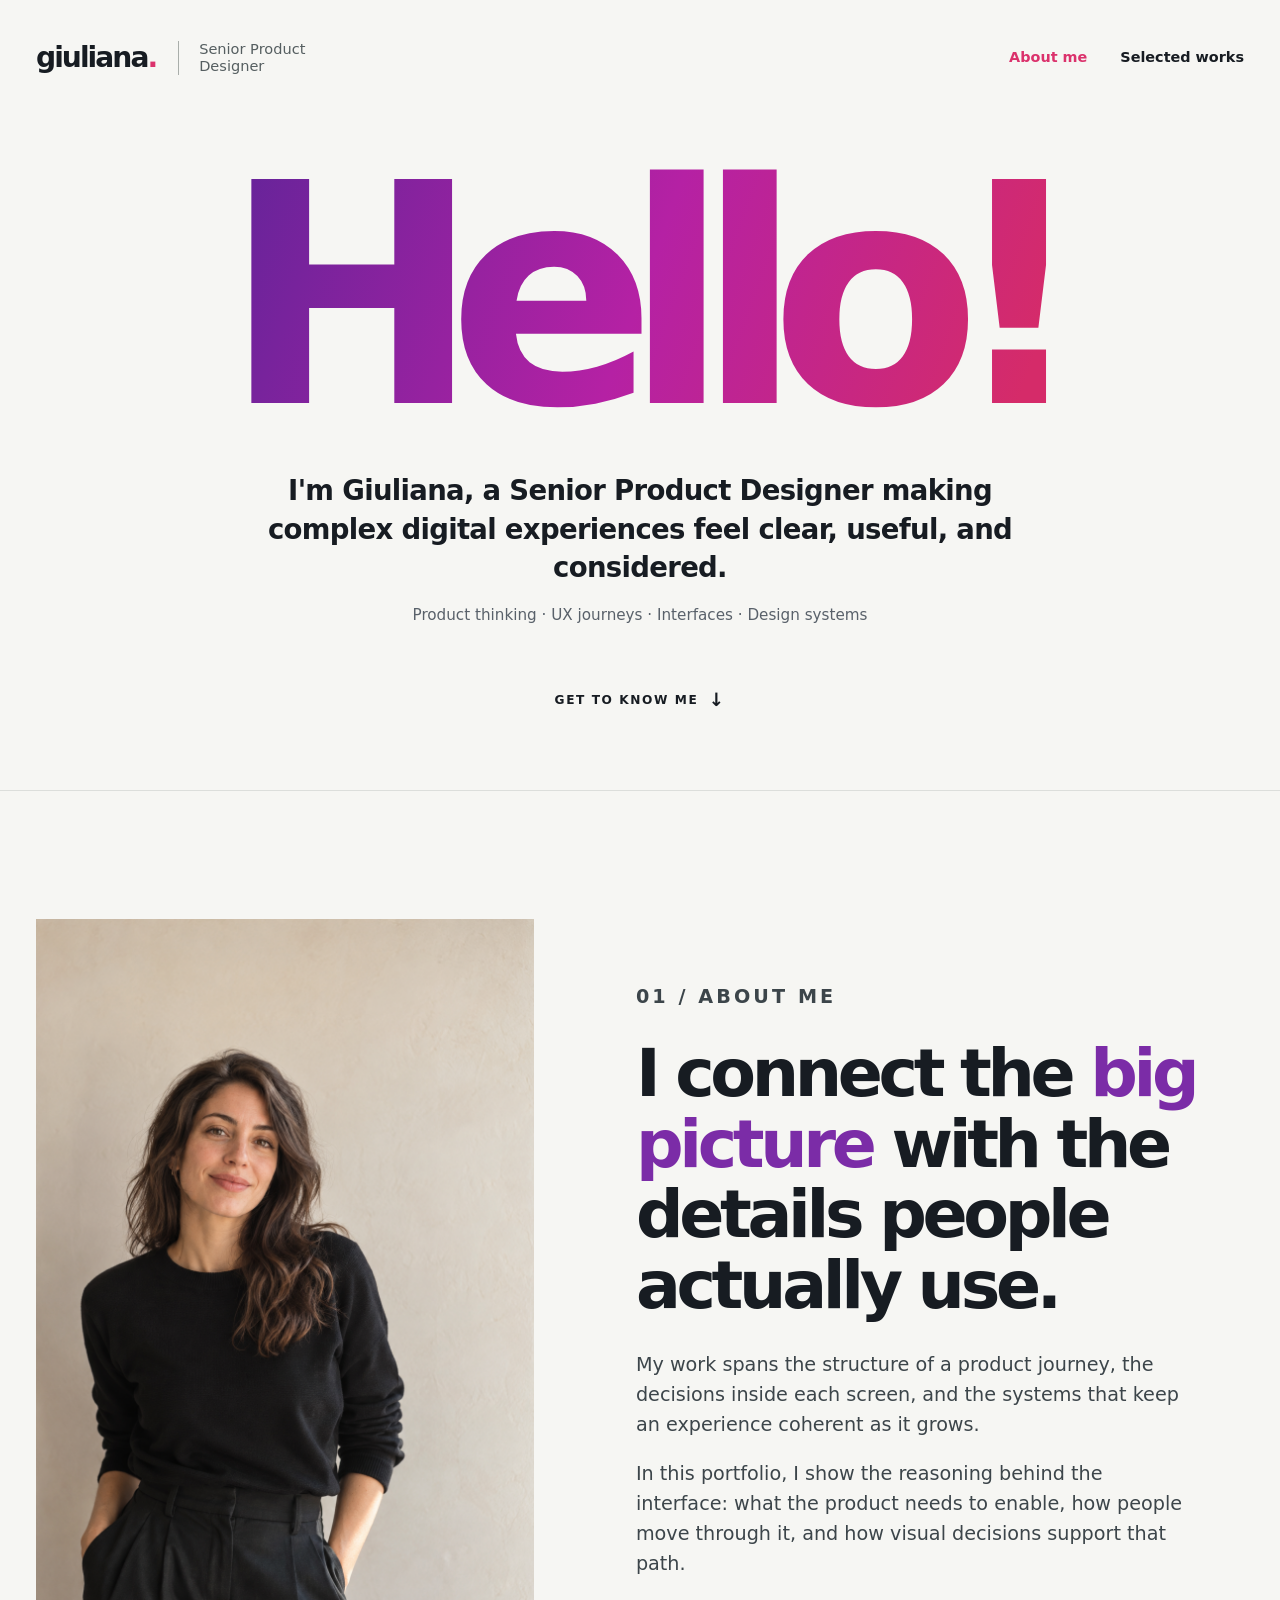
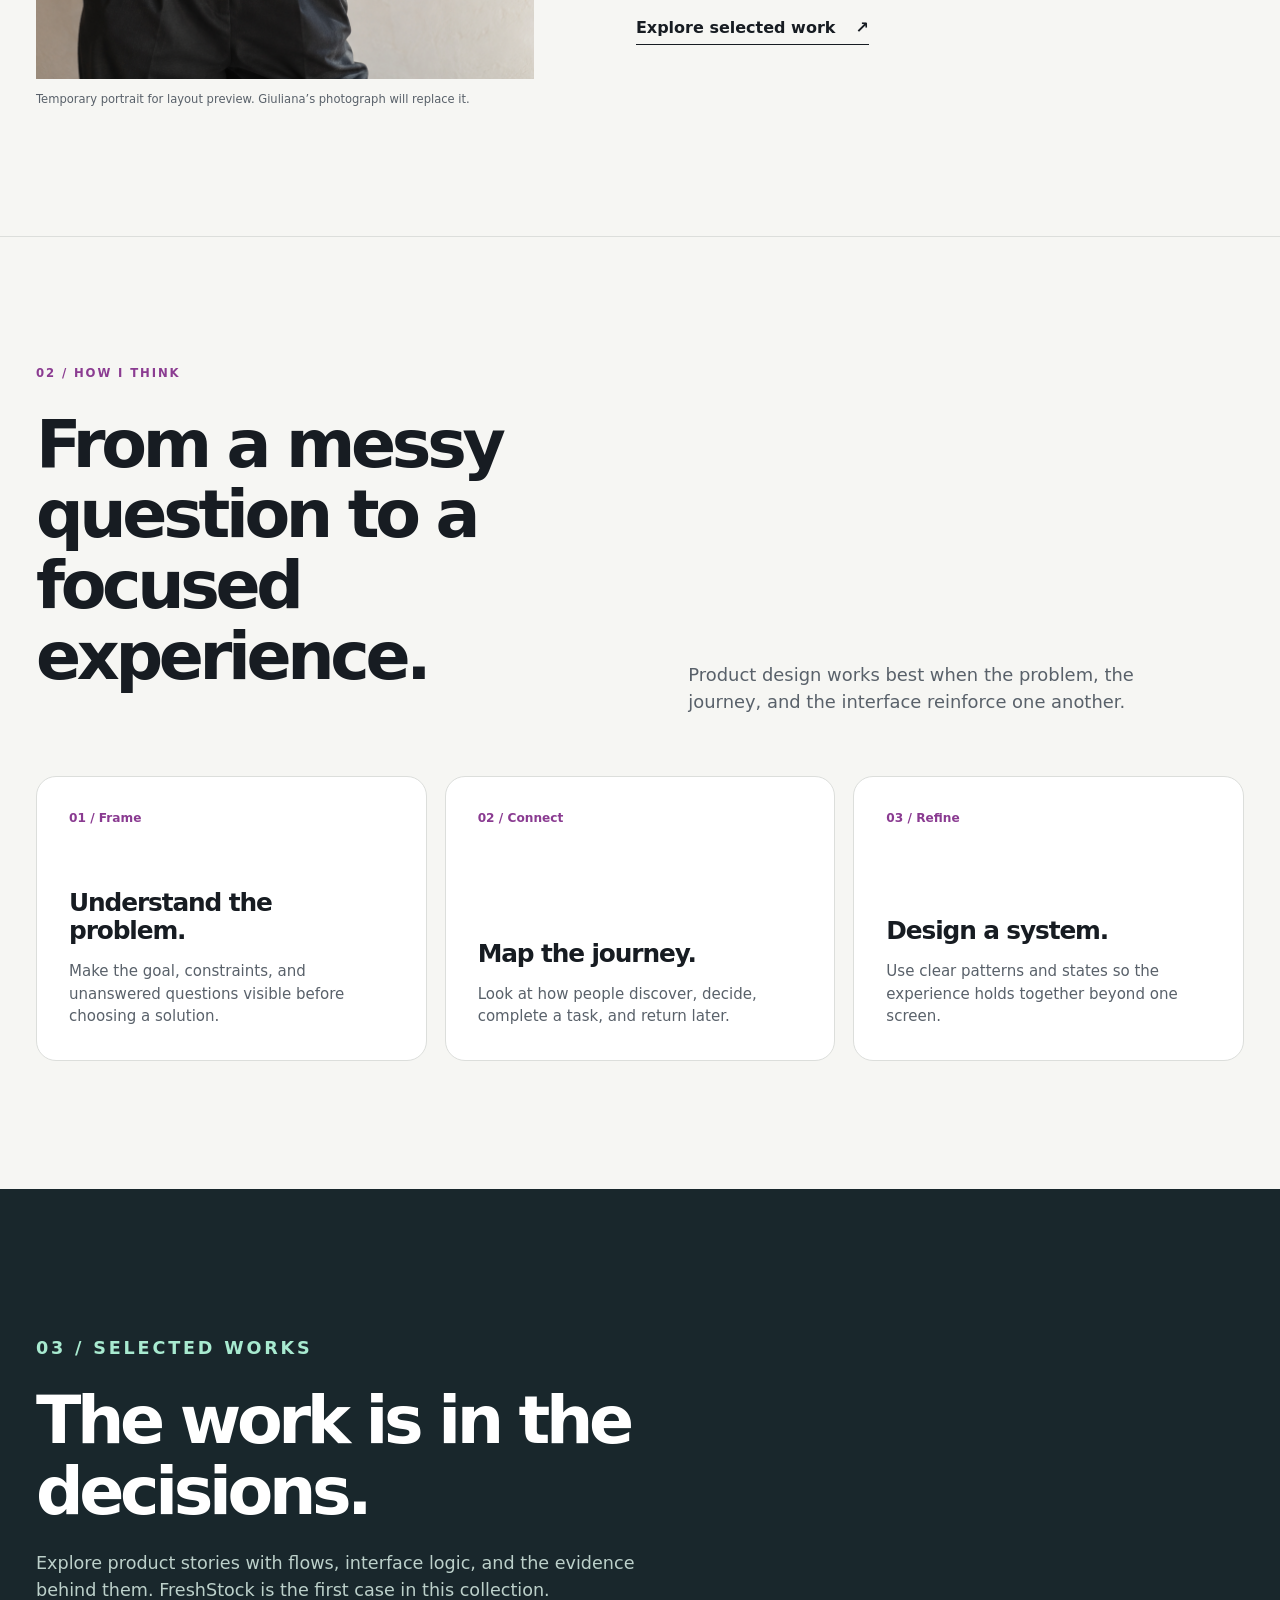
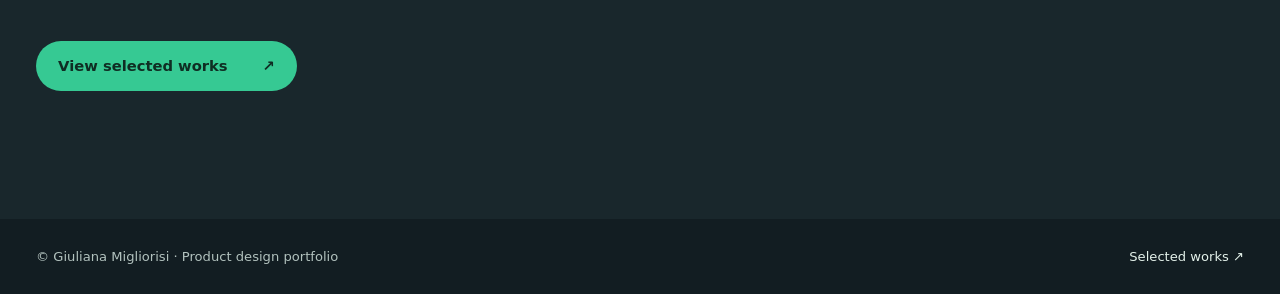
==== index.html @ 98bb4620 "Initial commit" ====
<!doctype html>
<html lang="en">
<head>
  <meta charset="utf-8">
  <meta name="viewport" content="width=device-width, initial-scale=1">
  <meta name="theme-color" content="#f6f6f3">
  <meta name="description" content="Giuliana Migliorisi, Senior Product Designer. Selected product work and case studies.">
  <title>Giuliana Migliorisi — Senior Product Designer</title>
  <link rel="stylesheet" href="assets/site.css">
</head>
<body>
  <a class="skip" href="#main">Skip to content</a>
  <header class="site-header">
    <div class="wrap header-inner">
      <a class="identity" href="./" aria-label="Giuliana Migliorisi, home"><span class="wordmark">giuliana<span>.</span></span><span class="role">Senior Product Designer</span></a>
      <nav class="main-nav" aria-label="Main navigation"><a href="#about" aria-current="page">About me</a><a href="selected-works.html">Selected works</a></nav>
    </div>
  </header>
  <main id="main">
    <section class="hello" aria-labelledby="hello-title"><div class="wrap"><h1 id="hello-title">Hello!</h1><p class="intro">I'm Giuliana, a Senior Product Designer making complex digital experiences feel clear, useful, and considered.</p><p class="sub">Product thinking · UX journeys · Interfaces · Design systems</p><a class="scroll-cue" href="#about">Get to know me <i aria-hidden="true">↓</i></a></div></section>
    <section class="section" id="about"><div class="wrap about-grid"><figure class="portrait"><img src="assets/portrait-placeholder.png" alt="Anonymous editorial portrait used as a temporary placeholder for Giuliana's future photograph" width="1024" height="1536"><figcaption>Temporary portrait for layout preview. Giuliana’s photograph will replace it.</figcaption></figure><div class="about-copy"><p class="eyebrow section-label">01 / About me</p><h2>I connect the <em>big picture</em> with the details people actually use.</h2><p>My work spans the structure of a product journey, the decisions inside each screen, and the systems that keep an experience coherent as it grows.</p><p>In this portfolio, I show the reasoning behind the interface: what the product needs to enable, how people move through it, and how visual decisions support that path.</p><a class="text-link" href="selected-works.html">Explore selected work <span aria-hidden="true">↗</span></a></div></div></section>
    <section class="section approach" id="approach"><div class="wrap"><p class="eyebrow section-label">02 / How I think</p><div class="approach-head"><h2>From a messy question to a focused experience.</h2><p>Product design works best when the problem, the journey, and the interface reinforce one another.</p></div><div class="approach-grid"><article class="principle"><span>01 / Frame</span><h3>Understand the problem.</h3><p>Make the goal, constraints, and unanswered questions visible before choosing a solution.</p></article><article class="principle"><span>02 / Connect</span><h3>Map the journey.</h3><p>Look at how people discover, decide, complete a task, and return later.</p></article><article class="principle"><span>03 / Refine</span><h3>Design a system.</h3><p>Use clear patterns and states so the experience holds together beyond one screen.</p></article></div></div></section>
    <section class="work-callout" aria-labelledby="work-title"><div class="wrap"><p class="eyebrow">03 / Selected works</p><h2 id="work-title">The work is in the decisions.</h2><p>Explore product stories with flows, interface logic, and the evidence behind them. FreshStock is the first case in this collection.</p><a href="selected-works.html">View selected works <span aria-hidden="true">↗</span></a></div></section>
  </main>
  <footer class="footer"><div class="wrap footer-inner"><span>© Giuliana Migliorisi · Product design portfolio</span><a href="selected-works.html">Selected works ↗</a></div></footer>
</body>
</html>
---- assets/site.css ----
:root{--ink:#171c22;--muted:#59616a;--paper:#f6f6f3;--white:#fff;--line:#dcdedb;--mint:#36c993;--violet:#6a2aa6;--coral:#db326c;--max:1310px}
*{box-sizing:border-box}html{scroll-behavior:smooth}body{margin:0;background:var(--paper);color:var(--ink);font:16px/1.5 Inter,ui-sans-serif,system-ui,-apple-system,BlinkMacSystemFont,"Segoe UI",sans-serif;-webkit-font-smoothing:antialiased}img{display:block;max-width:100%}a{color:inherit}a:focus-visible{outline:3px solid #c82275;outline-offset:5px}.skip{position:absolute;top:-70px;left:22px;background:white;padding:10px 14px;z-index:20}.skip:focus{top:15px}.wrap{width:min(var(--max),calc(100% - 72px));margin:auto}.site-header{background:var(--paper)}.header-inner{min-height:116px;display:flex;align-items:center;justify-content:space-between;gap:25px}.identity{display:flex;gap:22px;align-items:center;text-decoration:none}.wordmark{font-size:clamp(1.4rem,2.2vw,2rem);font-weight:740;letter-spacing:-.07em;line-height:1}.wordmark span{color:var(--coral)}.role{display:block;border-left:1px solid #a9aeaa;padding-left:20px;max-width:145px;font-size:.91rem;line-height:1.16;color:#555e60}.main-nav{display:flex;align-items:center;gap:33px}.main-nav a{text-decoration:none;font-weight:640;font-size:.9rem;white-space:nowrap}.main-nav a[aria-current="page"]{color:var(--coral)}.main-nav a:hover{text-decoration:underline}.eyebrow{text-transform:uppercase;letter-spacing:.16em;font-size:.73rem;font-weight:800}.hello{padding:50px 0 76px;text-align:center}.hello h1{font-weight:720;letter-spacing:-.105em;line-height:.85;font-size:clamp(6.2rem,24vw,21rem);margin:0 0 44px;background:linear-gradient(110deg,#592498 10%,#b521a4 50%,#d52b69 82%);color:transparent;background-clip:text;-webkit-background-clip:text}.hello .intro{font-size:clamp(1.2rem,2.15vw,1.83rem);font-weight:560;letter-spacing:-.025em;line-height:1.4;max-width:830px;margin:0 auto 17px}.hello .sub{color:var(--muted);font-size:.95rem;margin:0}.scroll-cue{margin:60px auto 0;display:inline-flex;align-items:center;gap:10px;text-decoration:none;font-size:.76rem;letter-spacing:.13em;text-transform:uppercase;font-weight:800}.scroll-cue i{font-style:normal;font-size:1.15rem}.section{padding:clamp(80px,10vw,150px) 0;border-top:1px solid var(--line)}.section-label{margin:0 0 26px;color:#8b3c91}.about-grid{display:grid;grid-template-columns:.9fr 1.1fr;gap:clamp(45px,8vw,130px);align-items:center}.portrait{margin:0;position:relative}.portrait img{width:100%;height:min(760px,67vw);object-fit:cover;object-position:center 32%;background:#e5ded4}.portrait figcaption{font-size:.72rem;color:var(--muted);margin-top:12px}.about-copy h2,.approach h2,.work-callout h2,.works-intro h1{font-size:clamp(2.6rem,5.2vw,5.35rem);letter-spacing:-.065em;line-height:1.06;margin:0 0 30px;font-weight:690}.about-copy h2 em{font-style:normal;color:#7b2ca7}.about-copy p{font-size:clamp(1.03rem,1.5vw,1.28rem);line-height:1.56;color:#3c454a;max-width:560px}.about-copy p+p{margin-top:19px}.text-link{font-weight:760;text-decoration:none;border-bottom:1px solid currentColor;padding-bottom:4px;display:inline-flex;gap:20px;margin-top:18px}.text-link:hover{color:var(--coral)}.approach-head{display:grid;grid-template-columns:1fr 1fr;gap:8%;align-items:end;margin-bottom:55px}.approach-head p{color:var(--muted);font-size:1.12rem;max-width:500px;margin:0 0 5px}.approach-grid{display:grid;grid-template-columns:repeat(3,1fr);gap:18px}.principle{background:#fff;border:1px solid var(--line);border-radius:20px;padding:32px;min-height:285px;display:flex;flex-direction:column}.principle span{font-size:.76rem;color:#8a3b91;font-weight:800}.principle h3{font-size:1.55rem;line-height:1.13;letter-spacing:-.045em;margin:auto 0 15px}.principle p{color:var(--muted);font-size:.94rem;margin:0}.work-callout{background:#19272c;color:white;padding:clamp(80px,10vw,140px) 0}.work-callout .eyebrow{color:#a8ead0}.work-callout h2{max-width:850px;margin:24px 0}.work-callout p{font-size:1.1rem;color:#bcd0ca;max-width:640px}.work-callout a{margin-top:20px;display:inline-flex;gap:35px;align-items:center;background:var(--mint);color:#0f2d23;border-radius:100px;padding:14px 22px;text-decoration:none;font-size:.92rem;font-weight:780}.work-callout a:hover{background:#74e3b5}.footer{background:#121d22;color:#b2c2be;padding:28px 0}.footer-inner{display:flex;justify-content:space-between;align-items:center;gap:20px;flex-wrap:wrap;font-size:.82rem}.footer a{color:#e3f1ea;text-decoration:none}.footer a:hover{text-decoration:underline}.works-intro{padding:100px 0 75px;text-align:center}.works-intro .eyebrow{color:#8b3c91}.works-intro h1{max-width:1020px;margin:23px auto}.works-intro p{font-size:clamp(1.1rem,1.9vw,1.55rem);max-width:830px;color:#434b50;line-height:1.43;margin:0 auto}.works-area{padding-bottom:130px}.work-count{display:flex;align-items:center;gap:18px;text-transform:uppercase;letter-spacing:.13em;font-weight:750;font-size:.75rem;color:#56605f;margin:0 0 24px}.work-count:after{content:"";height:1px;background:#cdd3ce;flex:1}.works-grid{display:grid;grid-template-columns:repeat(2,minmax(0,1fr));gap:26px}.work-card{display:block;text-decoration:none;min-width:0}.work-card:focus-visible{outline-offset:8px}.work-card .cover{aspect-ratio:1.1;background:#ffc58b;position:relative;overflow:hidden;display:flex;align-items:center;justify-content:center;border-radius:3px}.cover:before{content:"";position:absolute;inset:-15%;background:#1b2931;clip-path:polygon(62% 0,100% 0,100% 100%,16% 100%)}.cover:after{content:"";position:absolute;inset:0;background:linear-gradient(0deg,#0d1a22c5,transparent 40%);pointer-events:none}.cover .orb{position:absolute;width:48%;aspect-ratio:1;background:#fc6955;border-radius:50%;left:-15%;bottom:-32%;filter:blur(1px)}.mock-phone{position:absolute;z-index:1;width:28%;height:76%;background:#fff;border:7px solid #132126;border-radius:22px;padding:5px;box-shadow:0 24px 35px #14212b55;overflow:hidden;top:7%;left:26%;transform:rotate(-11deg);transition:transform .28s}.mock-phone+ .mock-phone{left:52%;top:11%;transform:rotate(9deg)}.mock-phone img{width:100%;height:100%;object-fit:cover;object-position:top;border-radius:10px}.cover-title{position:absolute;z-index:2;bottom:27px;left:30px;right:30px;color:white;font-size:clamp(1.7rem,3vw,3.1rem);font-weight:700;line-height:1.12;letter-spacing:-.05em}.work-card:hover .mock-phone{transform:rotate(-7deg) translateY(-7px)}.work-card:hover .mock-phone+ .mock-phone{transform:rotate(5deg) translateY(-7px)}.work-card h2{font-size:1.45rem;letter-spacing:-.04em;margin:18px 0 5px}.work-card p{color:var(--muted);font-size:.9rem;margin:0}.work-card .open{font-weight:760;display:inline-flex;gap:15px;align-items:center;margin-top:18px;font-size:.9rem}.works-note{color:var(--muted);margin:45px 0 0;font-size:.9rem}.back-home{border-top:1px solid var(--line);padding:55px 0}.back-home a{text-decoration:none;font-weight:750}.back-home a:hover{text-decoration:underline}
@media(max-width:900px){.about-grid{gap:40px}.portrait img{height:600px}.approach-grid{grid-template-columns:1fr}.principle{min-height:190px}.approach-head{grid-template-columns:1fr;gap:0}.works-grid{gap:18px}}
@media(max-width:650px){.wrap{width:min(var(--max),calc(100% - 34px))}.header-inner{min-height:78px}.identity{gap:9px}.wordmark{font-size:1.4rem}.role{display:none}.main-nav{gap:14px}.main-nav a{font-size:.75rem}.hello{padding:67px 0 75px}.hello h1{font-size:clamp(5.9rem,25vw,10rem);margin-bottom:32px}.hello .intro{font-size:1.17rem}.scroll-cue{margin-top:42px}.section{padding:75px 0}.about-grid{grid-template-columns:1fr;gap:35px}.portrait img{height:520px}.about-copy h2,.approach h2,.work-callout h2,.works-intro h1{font-size:clamp(2.55rem,10vw,4.3rem)}.approach-head{margin-bottom:30px}.works-intro{padding:80px 0 55px}.works-grid{grid-template-columns:1fr}.works-area{padding-bottom:80px}.work-card .cover{aspect-ratio:1.02}.cover-title{left:22px;bottom:23px}.footer-inner{display:block}.footer-inner span{display:block;margin-bottom:7px}}
@media(prefers-reduced-motion:reduce){html{scroll-behavior:auto}*,*:before,*:after{transition:none!important}}
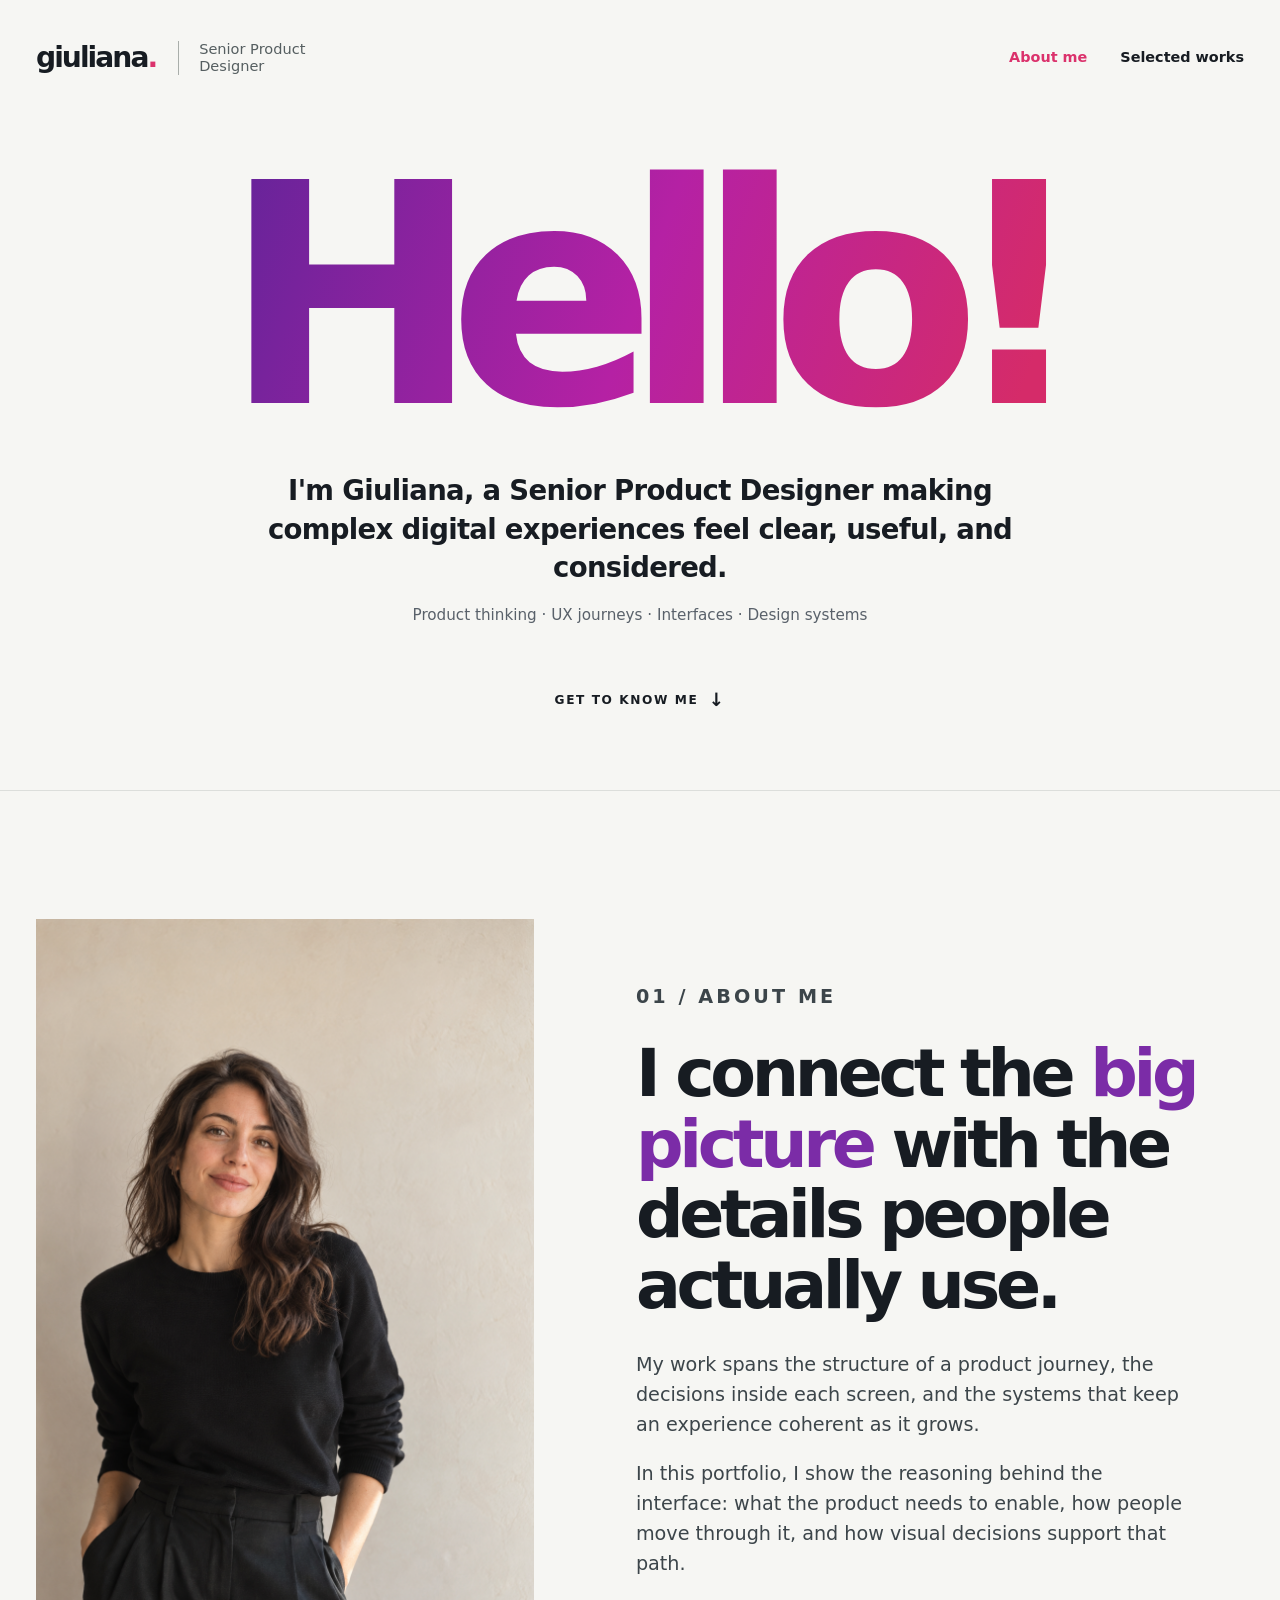
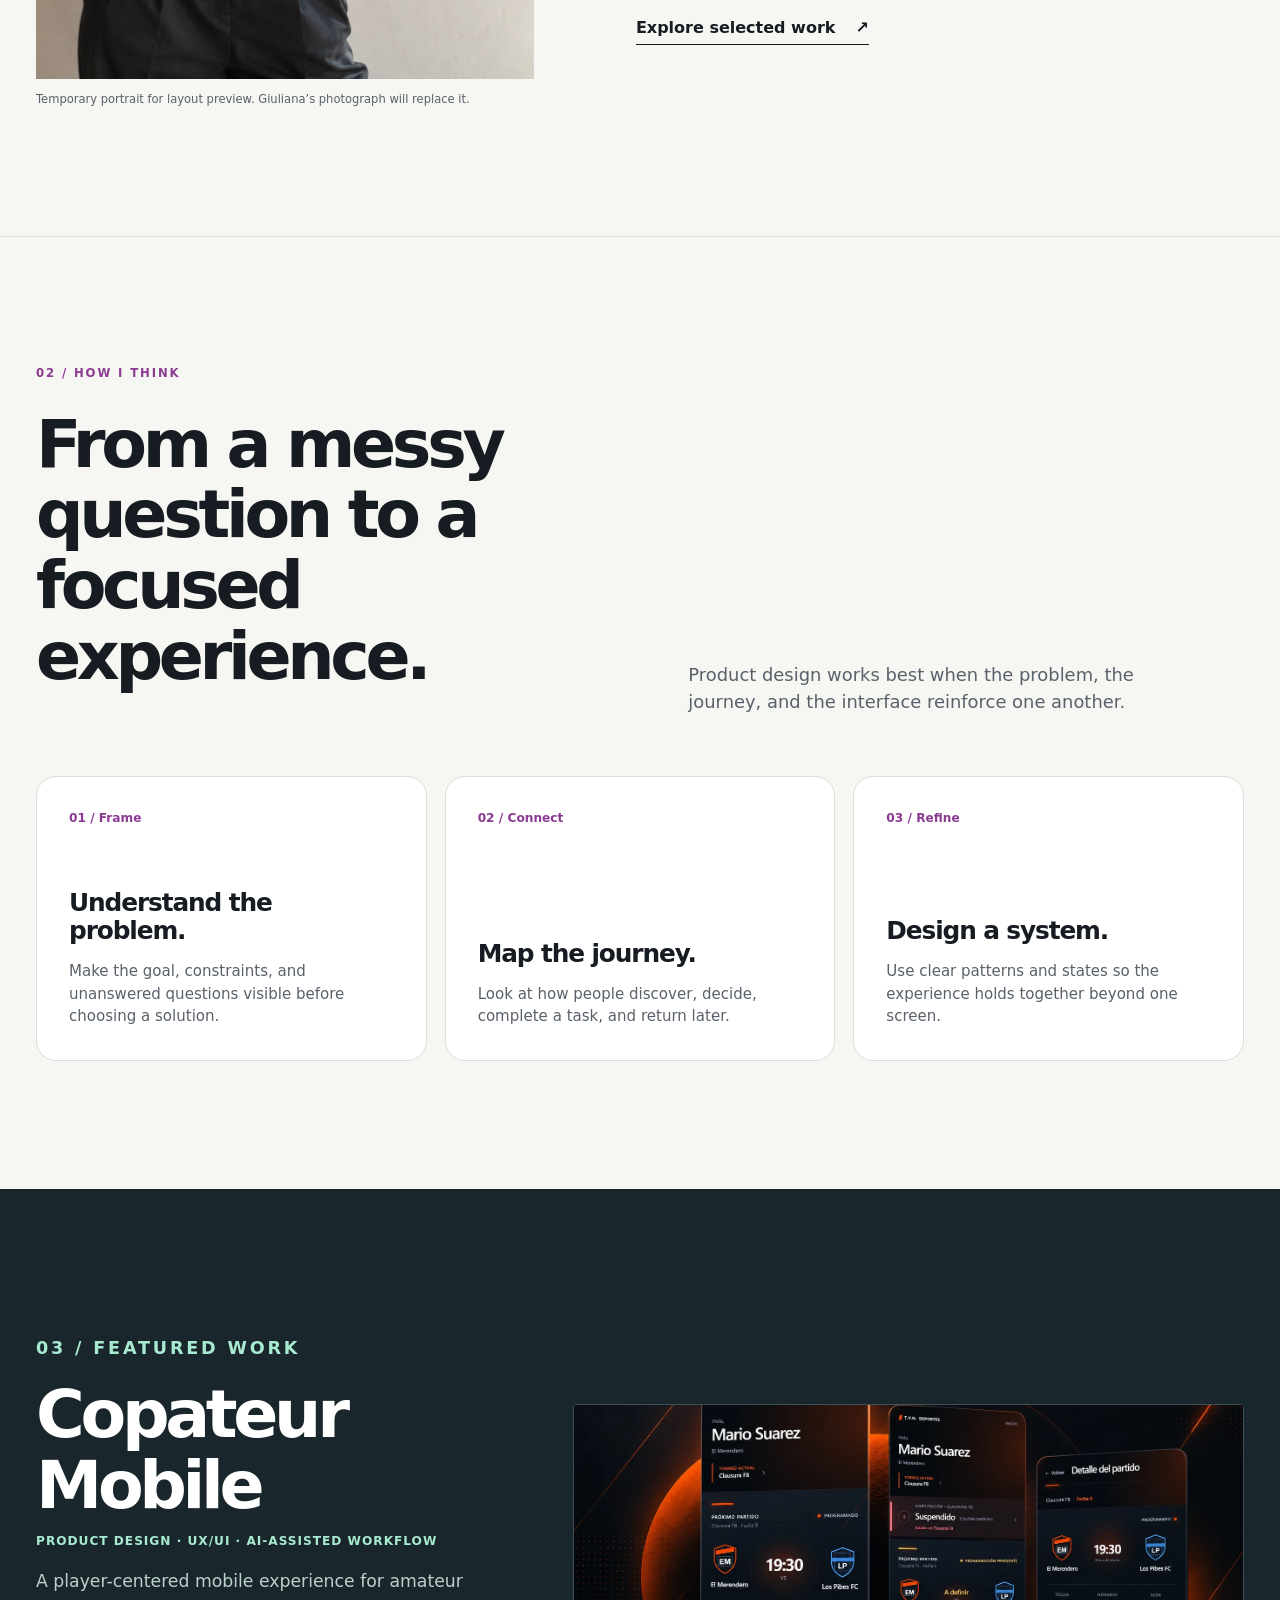
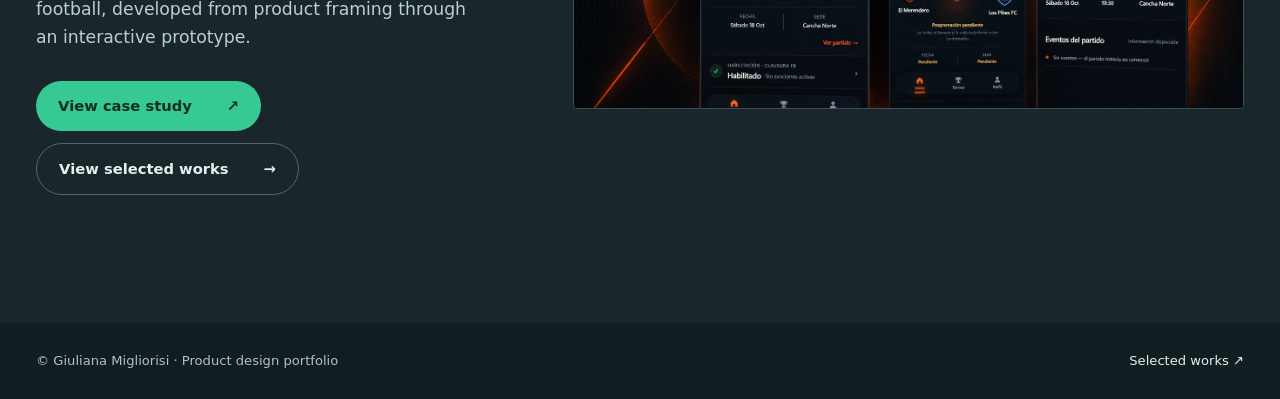
==== commit fe776a39: "feat: integrate Copateur case study and interactive prototype Add the Copateur Mobile case study, in" ====
--- a/index.html
+++ b/index.html
@@ -7,12 +7,28 @@
   <meta name="description" content="Giuliana Migliorisi, Senior Product Designer. Selected product work and case studies.">
   <title>Giuliana Migliorisi — Senior Product Designer</title>
   <link rel="stylesheet" href="assets/site.css">
+  <style>
+    .home-work-grid{display:grid;grid-template-columns:minmax(0,.8fr) minmax(420px,1.2fr);gap:clamp(48px,7vw,110px);align-items:center}
+    .work-callout .home-work-copy h2{margin:18px 0 12px}
+    .work-callout .home-project-meta{margin:0 0 18px;color:#a8ead0;font-size:.76rem;font-weight:800;letter-spacing:.08em;text-transform:uppercase}
+    .work-callout .home-project-summary{margin:0;color:#bcd0ca;font-size:1.08rem;line-height:1.6}
+    .work-actions{display:flex;align-items:center;gap:12px;flex-wrap:wrap;margin-top:30px}
+    .work-callout .work-actions a{margin-top:0}
+    .work-callout .work-index-link{background:transparent;color:#e3f1ea;border:1px solid #52656a}
+    .work-callout .work-index-link:hover{background:#25383e}
+    .work-callout .work-preview{display:block;aspect-ratio:2.2/1;margin:0;padding:0;background:#0a0d12;border:1px solid #3e5055;border-radius:4px;overflow:hidden}
+    .work-callout .work-preview:hover{background:#0a0d12}
+    .work-preview img{width:100%;height:100%;object-fit:cover;object-position:center 25%;transition:transform .35s ease}
+    .work-preview:hover img{transform:scale(1.015)}
+    @media(max-width:900px){.home-work-grid{grid-template-columns:1fr}.work-preview{max-width:720px}}
+    @media(max-width:650px){.work-actions{align-items:stretch;display:grid}.work-callout .work-actions a{justify-content:space-between}.work-callout .work-preview{aspect-ratio:1.45/1}.work-preview img{object-position:center center}}
+  </style>
 </head>
 <body>
   <a class="skip" href="#main">Skip to content</a>
   <header class="site-header">
     <div class="wrap header-inner">
-      <a class="identity" href="./" aria-label="Giuliana Migliorisi, home"><span class="wordmark">giuliana<span>.</span></span><span class="role">Senior Product Designer</span></a>
+      <a class="identity" href="index.html" aria-label="Giuliana Migliorisi, home"><span class="wordmark">giuliana<span>.</span></span><span class="role">Senior Product Designer</span></a>
       <nav class="main-nav" aria-label="Main navigation"><a href="#about" aria-current="page">About me</a><a href="selected-works.html">Selected works</a></nav>
     </div>
   </header>
@@ -20,7 +36,7 @@
     <section class="hello" aria-labelledby="hello-title"><div class="wrap"><h1 id="hello-title">Hello!</h1><p class="intro">I'm Giuliana, a Senior Product Designer making complex digital experiences feel clear, useful, and considered.</p><p class="sub">Product thinking · UX journeys · Interfaces · Design systems</p><a class="scroll-cue" href="#about">Get to know me <i aria-hidden="true">↓</i></a></div></section>
     <section class="section" id="about"><div class="wrap about-grid"><figure class="portrait"><img src="assets/portrait-placeholder.png" alt="Anonymous editorial portrait used as a temporary placeholder for Giuliana's future photograph" width="1024" height="1536"><figcaption>Temporary portrait for layout preview. Giuliana’s photograph will replace it.</figcaption></figure><div class="about-copy"><p class="eyebrow section-label">01 / About me</p><h2>I connect the <em>big picture</em> with the details people actually use.</h2><p>My work spans the structure of a product journey, the decisions inside each screen, and the systems that keep an experience coherent as it grows.</p><p>In this portfolio, I show the reasoning behind the interface: what the product needs to enable, how people move through it, and how visual decisions support that path.</p><a class="text-link" href="selected-works.html">Explore selected work <span aria-hidden="true">↗</span></a></div></div></section>
     <section class="section approach" id="approach"><div class="wrap"><p class="eyebrow section-label">02 / How I think</p><div class="approach-head"><h2>From a messy question to a focused experience.</h2><p>Product design works best when the problem, the journey, and the interface reinforce one another.</p></div><div class="approach-grid"><article class="principle"><span>01 / Frame</span><h3>Understand the problem.</h3><p>Make the goal, constraints, and unanswered questions visible before choosing a solution.</p></article><article class="principle"><span>02 / Connect</span><h3>Map the journey.</h3><p>Look at how people discover, decide, complete a task, and return later.</p></article><article class="principle"><span>03 / Refine</span><h3>Design a system.</h3><p>Use clear patterns and states so the experience holds together beyond one screen.</p></article></div></div></section>
-    <section class="work-callout" aria-labelledby="work-title"><div class="wrap"><p class="eyebrow">03 / Selected works</p><h2 id="work-title">The work is in the decisions.</h2><p>Explore product stories with flows, interface logic, and the evidence behind them. FreshStock is the first case in this collection.</p><a href="selected-works.html">View selected works <span aria-hidden="true">↗</span></a></div></section>
+    <section class="work-callout" aria-labelledby="work-title"><div class="wrap home-work-grid"><div class="home-work-copy"><p class="eyebrow">03 / Featured work</p><h2 id="work-title">Copateur Mobile</h2><p class="home-project-meta">Product Design · UX/UI · AI-assisted workflow</p><p class="home-project-summary">A player-centered mobile experience for amateur football, developed from product framing through an interactive prototype.</p><div class="work-actions"><a href="cases/copateur/index.html">View case study <span aria-hidden="true">↗</span></a><a class="work-index-link" href="selected-works.html">View selected works <span aria-hidden="true">→</span></a></div></div><a class="work-preview" href="cases/copateur/index.html" aria-label="View the Copateur Mobile case study"><img src="assets/copateur-selected-work.webp" alt="Copateur Mobile interface showing Home, suspended Player, and Match Detail screens" width="1536" height="1024"></a></div></section>
   </main>
   <footer class="footer"><div class="wrap footer-inner"><span>© Giuliana Migliorisi · Product design portfolio</span><a href="selected-works.html">Selected works ↗</a></div></footer>
 </body>
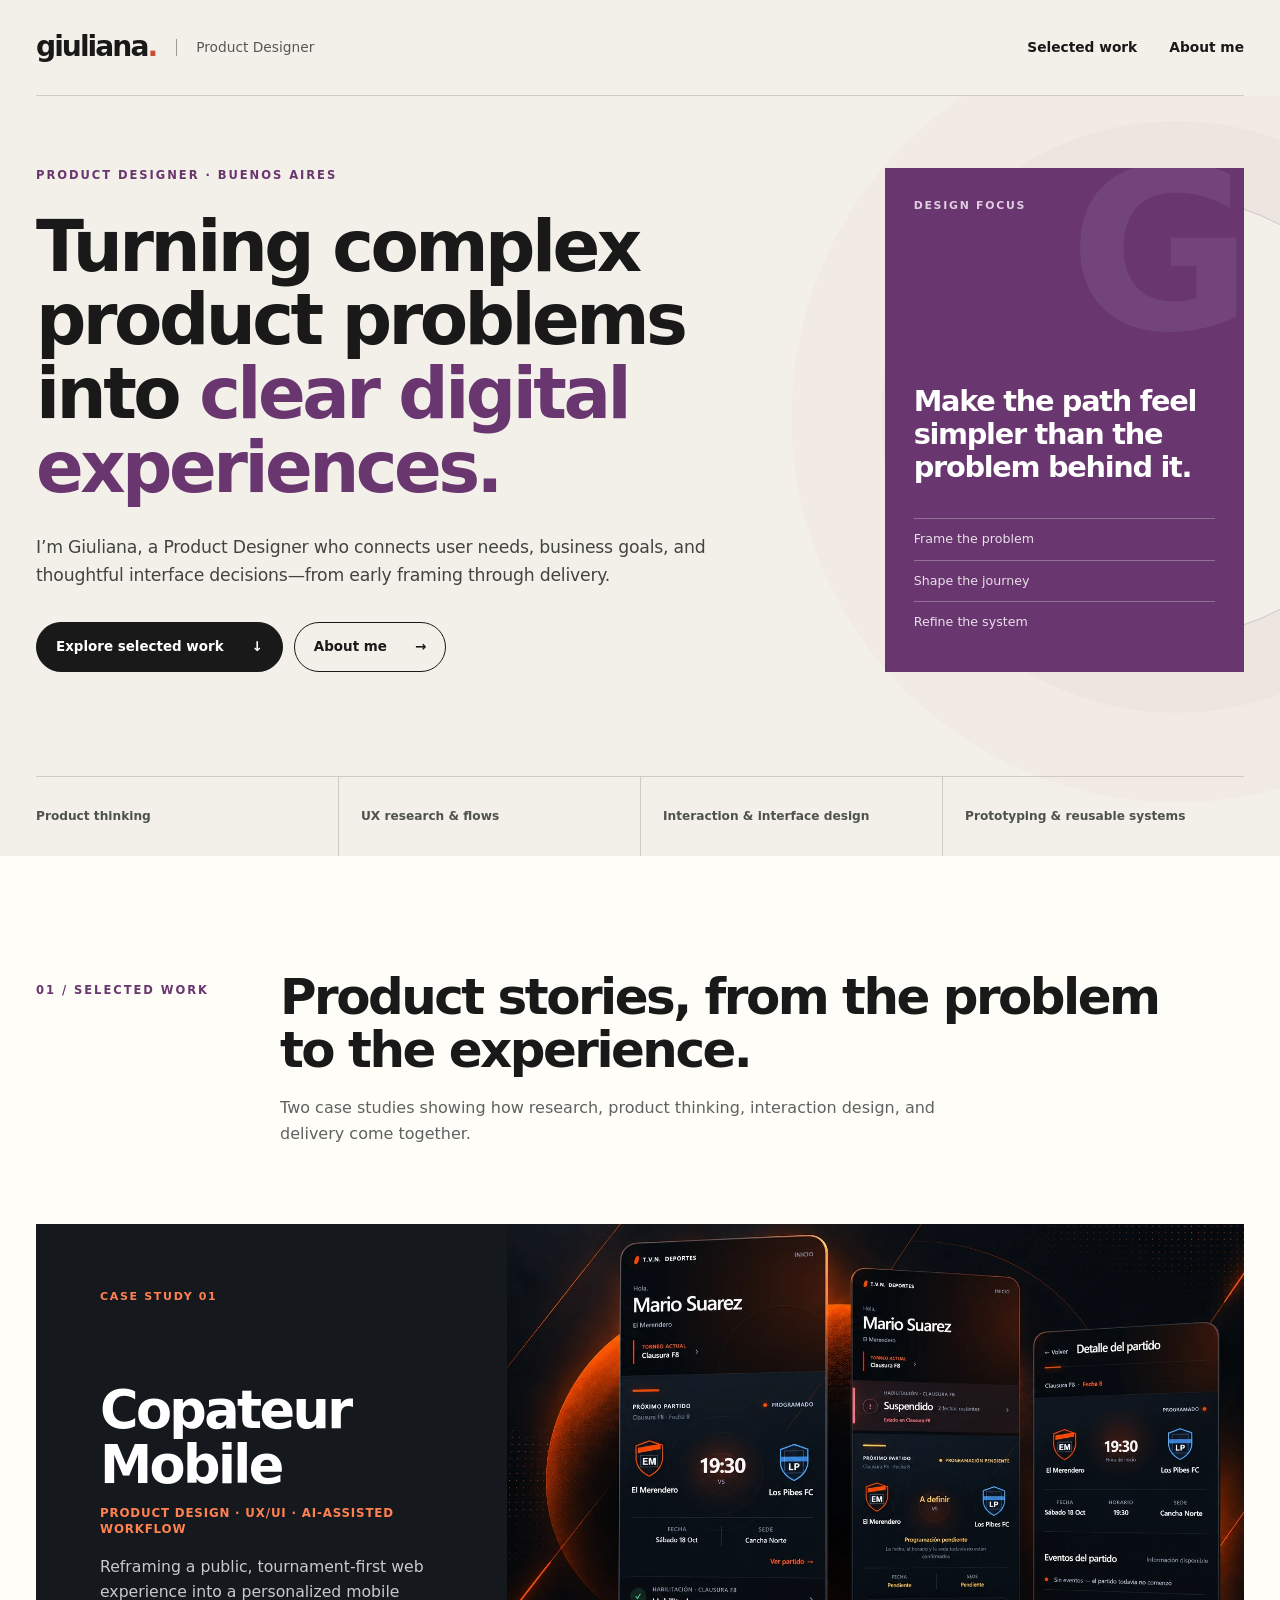
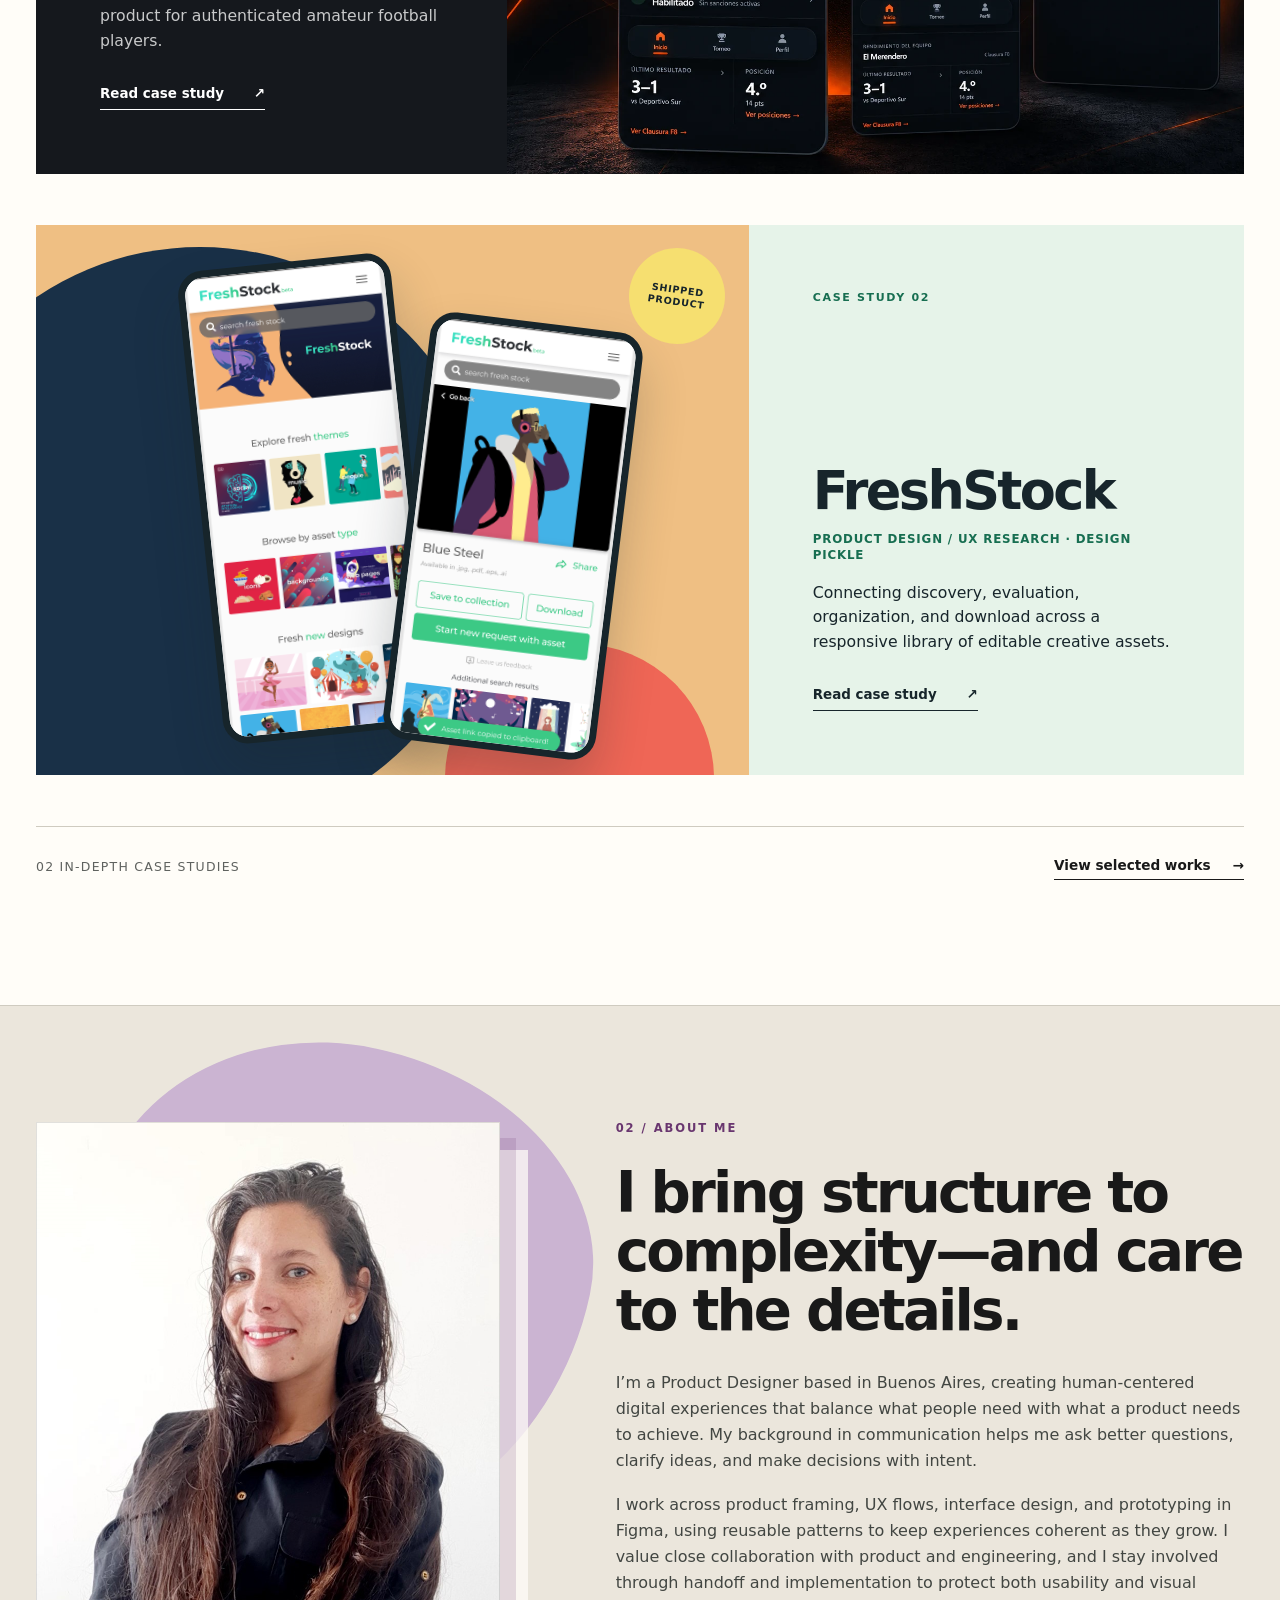
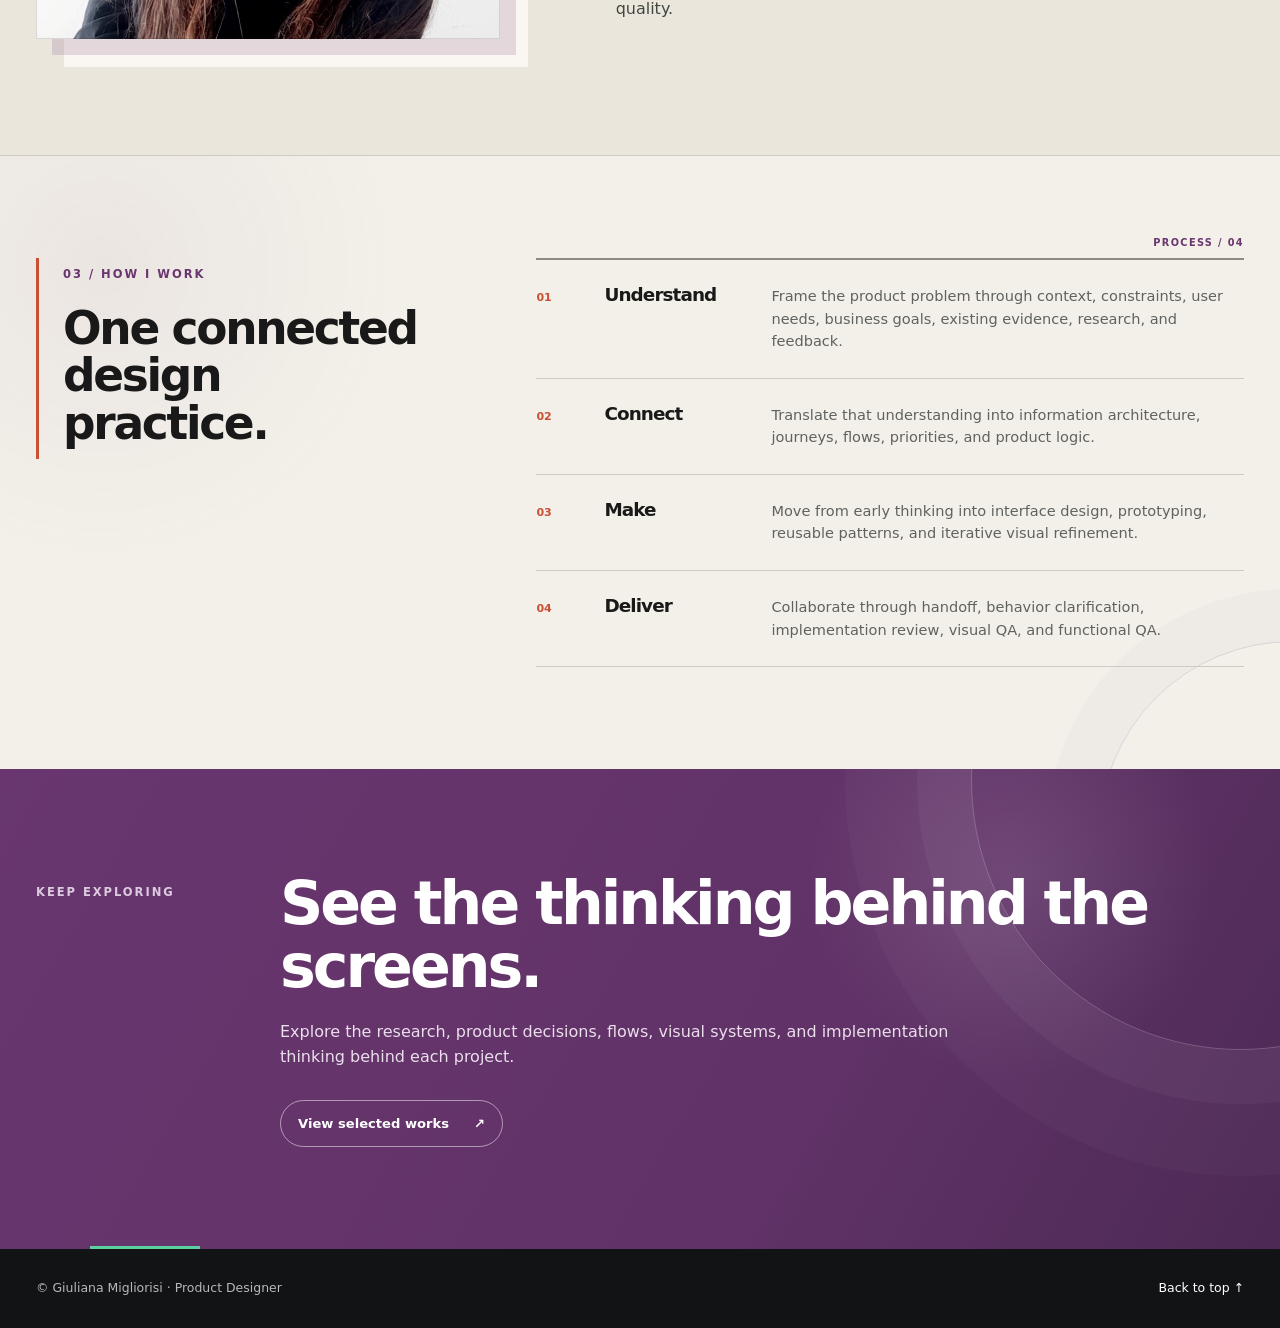
==== commit f36848b6: "Refine portfolio home and positioning" ====
--- a/index.html
+++ b/index.html
@@ -3,41 +3,151 @@
 <head>
   <meta charset="utf-8">
   <meta name="viewport" content="width=device-width, initial-scale=1">
-  <meta name="theme-color" content="#f6f6f3">
-  <meta name="description" content="Giuliana Migliorisi, Senior Product Designer. Selected product work and case studies.">
-  <title>Giuliana Migliorisi — Senior Product Designer</title>
+  <meta name="theme-color" content="#f3f0e9">
+  <meta name="description" content="Giuliana Migliorisi is a Product Designer creating clear, thoughtful digital experiences from complex product problems.">
+  <title>Giuliana Migliorisi — Product Designer</title>
   <link rel="stylesheet" href="assets/site.css">
-  <style>
-    .home-work-grid{display:grid;grid-template-columns:minmax(0,.8fr) minmax(420px,1.2fr);gap:clamp(48px,7vw,110px);align-items:center}
-    .work-callout .home-work-copy h2{margin:18px 0 12px}
-    .work-callout .home-project-meta{margin:0 0 18px;color:#a8ead0;font-size:.76rem;font-weight:800;letter-spacing:.08em;text-transform:uppercase}
-    .work-callout .home-project-summary{margin:0;color:#bcd0ca;font-size:1.08rem;line-height:1.6}
-    .work-actions{display:flex;align-items:center;gap:12px;flex-wrap:wrap;margin-top:30px}
-    .work-callout .work-actions a{margin-top:0}
-    .work-callout .work-index-link{background:transparent;color:#e3f1ea;border:1px solid #52656a}
-    .work-callout .work-index-link:hover{background:#25383e}
-    .work-callout .work-preview{display:block;aspect-ratio:2.2/1;margin:0;padding:0;background:#0a0d12;border:1px solid #3e5055;border-radius:4px;overflow:hidden}
-    .work-callout .work-preview:hover{background:#0a0d12}
-    .work-preview img{width:100%;height:100%;object-fit:cover;object-position:center 25%;transition:transform .35s ease}
-    .work-preview:hover img{transform:scale(1.015)}
-    @media(max-width:900px){.home-work-grid{grid-template-columns:1fr}.work-preview{max-width:720px}}
-    @media(max-width:650px){.work-actions{align-items:stretch;display:grid}.work-callout .work-actions a{justify-content:space-between}.work-callout .work-preview{aspect-ratio:1.45/1}.work-preview img{object-position:center center}}
-  </style>
 </head>
-<body>
+<body class="home-page">
   <a class="skip" href="#main">Skip to content</a>
+
   <header class="site-header">
     <div class="wrap header-inner">
-      <a class="identity" href="index.html" aria-label="Giuliana Migliorisi, home"><span class="wordmark">giuliana<span>.</span></span><span class="role">Senior Product Designer</span></a>
-      <nav class="main-nav" aria-label="Main navigation"><a href="#about" aria-current="page">About me</a><a href="selected-works.html">Selected works</a></nav>
+      <a class="identity" href="index.html" aria-label="Giuliana Migliorisi, home">
+        <span class="wordmark">giuliana<span>.</span></span>
+        <span class="role">Product Designer</span>
+      </a>
+      <nav class="main-nav" aria-label="Main navigation">
+        <a href="#work">Selected work</a>
+        <a href="#about">About me</a>
+      </nav>
     </div>
   </header>
+
   <main id="main">
-    <section class="hello" aria-labelledby="hello-title"><div class="wrap"><h1 id="hello-title">Hello!</h1><p class="intro">I'm Giuliana, a Senior Product Designer making complex digital experiences feel clear, useful, and considered.</p><p class="sub">Product thinking · UX journeys · Interfaces · Design systems</p><a class="scroll-cue" href="#about">Get to know me <i aria-hidden="true">↓</i></a></div></section>
-    <section class="section" id="about"><div class="wrap about-grid"><figure class="portrait"><img src="assets/portrait-placeholder.png" alt="Anonymous editorial portrait used as a temporary placeholder for Giuliana's future photograph" width="1024" height="1536"><figcaption>Temporary portrait for layout preview. Giuliana’s photograph will replace it.</figcaption></figure><div class="about-copy"><p class="eyebrow section-label">01 / About me</p><h2>I connect the <em>big picture</em> with the details people actually use.</h2><p>My work spans the structure of a product journey, the decisions inside each screen, and the systems that keep an experience coherent as it grows.</p><p>In this portfolio, I show the reasoning behind the interface: what the product needs to enable, how people move through it, and how visual decisions support that path.</p><a class="text-link" href="selected-works.html">Explore selected work <span aria-hidden="true">↗</span></a></div></div></section>
-    <section class="section approach" id="approach"><div class="wrap"><p class="eyebrow section-label">02 / How I think</p><div class="approach-head"><h2>From a messy question to a focused experience.</h2><p>Product design works best when the problem, the journey, and the interface reinforce one another.</p></div><div class="approach-grid"><article class="principle"><span>01 / Frame</span><h3>Understand the problem.</h3><p>Make the goal, constraints, and unanswered questions visible before choosing a solution.</p></article><article class="principle"><span>02 / Connect</span><h3>Map the journey.</h3><p>Look at how people discover, decide, complete a task, and return later.</p></article><article class="principle"><span>03 / Refine</span><h3>Design a system.</h3><p>Use clear patterns and states so the experience holds together beyond one screen.</p></article></div></div></section>
-    <section class="work-callout" aria-labelledby="work-title"><div class="wrap home-work-grid"><div class="home-work-copy"><p class="eyebrow">03 / Featured work</p><h2 id="work-title">Copateur Mobile</h2><p class="home-project-meta">Product Design · UX/UI · AI-assisted workflow</p><p class="home-project-summary">A player-centered mobile experience for amateur football, developed from product framing through an interactive prototype.</p><div class="work-actions"><a href="cases/copateur/index.html">View case study <span aria-hidden="true">↗</span></a><a class="work-index-link" href="selected-works.html">View selected works <span aria-hidden="true">→</span></a></div></div><a class="work-preview" href="cases/copateur/index.html" aria-label="View the Copateur Mobile case study"><img src="assets/copateur-selected-work.webp" alt="Copateur Mobile interface showing Home, suspended Player, and Match Detail screens" width="1536" height="1024"></a></div></section>
+    <section class="home-hero" aria-labelledby="hero-title">
+      <div class="wrap hero-layout">
+        <div class="hero-copy">
+          <p class="eyebrow">Product Designer · Buenos Aires</p>
+          <h1 id="hero-title">Turning complex product problems into <em>clear digital experiences.</em></h1>
+          <p class="hero-lead">I’m Giuliana, a Product Designer who connects user needs, business goals, and thoughtful interface decisions—from early framing through delivery.</p>
+          <div class="hero-actions">
+            <a class="button button-primary" href="#work">Explore selected work <span aria-hidden="true">↓</span></a>
+            <a class="button button-secondary" href="#about">About me <span aria-hidden="true">→</span></a>
+          </div>
+        </div>
+        <aside class="hero-note" aria-label="Giuliana's design focus">
+          <p class="hero-note-label">Design focus</p>
+          <p class="hero-note-statement">Make the path feel simpler than the problem behind it.</p>
+          <div class="hero-note-list">
+            <span>Frame the problem</span>
+            <span>Shape the journey</span>
+            <span>Refine the system</span>
+          </div>
+        </aside>
+      </div>
+      <div class="wrap hero-footer" aria-label="Core capabilities">
+        <span>Product thinking</span>
+        <span>UX research &amp; flows</span>
+        <span>Interaction &amp; interface design</span>
+        <span>Prototyping &amp; reusable systems</span>
+      </div>
+    </section>
+
+    <section class="selected-work" id="work" aria-labelledby="work-title">
+      <div class="wrap section-heading">
+        <p class="eyebrow">01 / Selected work</p>
+        <div>
+          <h2 id="work-title">Product stories, from the problem to the experience.</h2>
+          <p>Two case studies showing how research, product thinking, interaction design, and delivery come together.</p>
+        </div>
+      </div>
+
+      <div class="wrap project-stack">
+        <article class="project-feature project-copateur">
+          <div class="project-copy">
+            <p class="project-index">Case study 01</p>
+            <h3>Copateur Mobile</h3>
+            <p class="project-meta">Product Design · UX/UI · AI-assisted workflow</p>
+            <p class="project-summary">Reframing a public, tournament-first web experience into a personalized mobile product for authenticated amateur football players.</p>
+            <a class="project-link" href="cases/copateur/index.html" aria-label="Read the Copateur Mobile case study">Read case study <span aria-hidden="true">↗</span></a>
+          </div>
+          <a class="project-media copateur-media" href="cases/copateur/index.html" aria-label="Open the Copateur Mobile case study">
+            <img src="assets/copateur-selected-work.webp" alt="Copateur Mobile home, suspended player state, and match detail interfaces" width="1536" height="1024">
+          </a>
+        </article>
+
+        <article class="project-feature project-freshstock">
+          <a class="project-media freshstock-media" href="cases/freshstock/index.html" aria-label="Open the FreshStock case study">
+            <span class="freshstock-shape" aria-hidden="true"></span>
+            <span class="freshstock-phone freshstock-phone-one"><img src="assets/freshstock-discovery.png" alt="FreshStock mobile library with search, themes, asset types, and new designs" width="204" height="516"></span>
+            <span class="freshstock-phone freshstock-phone-two"><img src="assets/freshstock-detail.png" alt="FreshStock mobile asset detail with save, download, and related results" width="204" height="430"></span>
+            <span class="project-status">Shipped product</span>
+          </a>
+          <div class="project-copy">
+            <p class="project-index">Case study 02</p>
+            <h3>FreshStock</h3>
+            <p class="project-meta">Product Design / UX Research · Design Pickle</p>
+            <p class="project-summary">Connecting discovery, evaluation, organization, and download across a responsive library of editable creative assets.</p>
+            <a class="project-link" href="cases/freshstock/index.html" aria-label="Read the FreshStock case study">Read case study <span aria-hidden="true">↗</span></a>
+          </div>
+        </article>
+
+        <div class="all-work-link">
+          <span>02 in-depth case studies</span>
+          <a class="text-link" href="selected-works.html">View selected works <span aria-hidden="true">→</span></a>
+        </div>
+      </div>
+    </section>
+
+    <section class="about-section" id="about" aria-labelledby="about-title">
+      <div class="wrap about-grid">
+        <figure class="portrait">
+          <div class="portrait-frame"><img src="assets/giuliana-migliorisi-portrait.jpg" alt="Portrait of Giuliana Migliorisi" width="1080" height="1006"></div>
+        </figure>
+        <div class="about-copy">
+          <p class="eyebrow">02 / About me</p>
+          <h2 id="about-title">I bring structure to complexity—and care to the details.</h2>
+          <p>I’m a Product Designer based in Buenos Aires, creating human-centered digital experiences that balance what people need with what a product needs to achieve. My background in communication helps me ask better questions, clarify ideas, and make decisions with intent.</p>
+          <p>I work across product framing, UX flows, interface design, and prototyping in Figma, using reusable patterns to keep experiences coherent as they grow. I value close collaboration with product and engineering, and I stay involved through handoff and implementation to protect both usability and visual quality.</p>
+        </div>
+      </div>
+    </section>
+
+    <section class="capabilities" aria-labelledby="capabilities-title">
+      <div class="wrap capabilities-layout">
+        <div>
+          <p class="eyebrow">03 / How I work</p>
+          <h2 id="capabilities-title">One connected design practice.</h2>
+        </div>
+        <div class="capability-list">
+          <article><span>01</span><h3>Understand</h3><p>Frame the product problem through context, constraints, user needs, business goals, existing evidence, research, and feedback.</p></article>
+          <article><span>02</span><h3>Connect</h3><p>Translate that understanding into information architecture, journeys, flows, priorities, and product logic.</p></article>
+          <article><span>03</span><h3>Make</h3><p>Move from early thinking into interface design, prototyping, reusable patterns, and iterative visual refinement.</p></article>
+          <article><span>04</span><h3>Deliver</h3><p>Collaborate through handoff, behavior clarification, implementation review, visual QA, and functional QA.</p></article>
+        </div>
+      </div>
+    </section>
+
+    <section class="home-closing" aria-labelledby="closing-title">
+      <div class="wrap closing-layout">
+        <p class="eyebrow">Keep exploring</p>
+        <div>
+          <h2 id="closing-title">See the thinking behind the screens.</h2>
+          <p class="closing-support">Explore the research, product decisions, flows, visual systems, and implementation thinking behind each project.</p>
+          <div class="closing-links">
+            <a href="selected-works.html">View selected works <span aria-hidden="true">↗</span></a>
+          </div>
+        </div>
+      </div>
+    </section>
   </main>
-  <footer class="footer"><div class="wrap footer-inner"><span>© Giuliana Migliorisi · Product design portfolio</span><a href="selected-works.html">Selected works ↗</a></div></footer>
+
+  <footer class="footer">
+    <div class="wrap footer-inner">
+      <span>© Giuliana Migliorisi · Product Designer</span>
+      <a href="#main">Back to top ↑</a>
+    </div>
+  </footer>
 </body>
 </html>
--- a/assets/site.css
+++ b/assets/site.css
@@ -1,5 +1,251 @@
-:root{--ink:#171c22;--muted:#59616a;--paper:#f6f6f3;--white:#fff;--line:#dcdedb;--mint:#36c993;--violet:#6a2aa6;--coral:#db326c;--max:1310px}
-*{box-sizing:border-box}html{scroll-behavior:smooth}body{margin:0;background:var(--paper);color:var(--ink);font:16px/1.5 Inter,ui-sans-serif,system-ui,-apple-system,BlinkMacSystemFont,"Segoe UI",sans-serif;-webkit-font-smoothing:antialiased}img{display:block;max-width:100%}a{color:inherit}a:focus-visible{outline:3px solid #c82275;outline-offset:5px}.skip{position:absolute;top:-70px;left:22px;background:white;padding:10px 14px;z-index:20}.skip:focus{top:15px}.wrap{width:min(var(--max),calc(100% - 72px));margin:auto}.site-header{background:var(--paper)}.header-inner{min-height:116px;display:flex;align-items:center;justify-content:space-between;gap:25px}.identity{display:flex;gap:22px;align-items:center;text-decoration:none}.wordmark{font-size:clamp(1.4rem,2.2vw,2rem);font-weight:740;letter-spacing:-.07em;line-height:1}.wordmark span{color:var(--coral)}.role{display:block;border-left:1px solid #a9aeaa;padding-left:20px;max-width:145px;font-size:.91rem;line-height:1.16;color:#555e60}.main-nav{display:flex;align-items:center;gap:33px}.main-nav a{text-decoration:none;font-weight:640;font-size:.9rem;white-space:nowrap}.main-nav a[aria-current="page"]{color:var(--coral)}.main-nav a:hover{text-decoration:underline}.eyebrow{text-transform:uppercase;letter-spacing:.16em;font-size:.73rem;font-weight:800}.hello{padding:50px 0 76px;text-align:center}.hello h1{font-weight:720;letter-spacing:-.105em;line-height:.85;font-size:clamp(6.2rem,24vw,21rem);margin:0 0 44px;background:linear-gradient(110deg,#592498 10%,#b521a4 50%,#d52b69 82%);color:transparent;background-clip:text;-webkit-background-clip:text}.hello .intro{font-size:clamp(1.2rem,2.15vw,1.83rem);font-weight:560;letter-spacing:-.025em;line-height:1.4;max-width:830px;margin:0 auto 17px}.hello .sub{color:var(--muted);font-size:.95rem;margin:0}.scroll-cue{margin:60px auto 0;display:inline-flex;align-items:center;gap:10px;text-decoration:none;font-size:.76rem;letter-spacing:.13em;text-transform:uppercase;font-weight:800}.scroll-cue i{font-style:normal;font-size:1.15rem}.section{padding:clamp(80px,10vw,150px) 0;border-top:1px solid var(--line)}.section-label{margin:0 0 26px;color:#8b3c91}.about-grid{display:grid;grid-template-columns:.9fr 1.1fr;gap:clamp(45px,8vw,130px);align-items:center}.portrait{margin:0;position:relative}.portrait img{width:100%;height:min(760px,67vw);object-fit:cover;object-position:center 32%;background:#e5ded4}.portrait figcaption{font-size:.72rem;color:var(--muted);margin-top:12px}.about-copy h2,.approach h2,.work-callout h2,.works-intro h1{font-size:clamp(2.6rem,5.2vw,5.35rem);letter-spacing:-.065em;line-height:1.06;margin:0 0 30px;font-weight:690}.about-copy h2 em{font-style:normal;color:#7b2ca7}.about-copy p{font-size:clamp(1.03rem,1.5vw,1.28rem);line-height:1.56;color:#3c454a;max-width:560px}.about-copy p+p{margin-top:19px}.text-link{font-weight:760;text-decoration:none;border-bottom:1px solid currentColor;padding-bottom:4px;display:inline-flex;gap:20px;margin-top:18px}.text-link:hover{color:var(--coral)}.approach-head{display:grid;grid-template-columns:1fr 1fr;gap:8%;align-items:end;margin-bottom:55px}.approach-head p{color:var(--muted);font-size:1.12rem;max-width:500px;margin:0 0 5px}.approach-grid{display:grid;grid-template-columns:repeat(3,1fr);gap:18px}.principle{background:#fff;border:1px solid var(--line);border-radius:20px;padding:32px;min-height:285px;display:flex;flex-direction:column}.principle span{font-size:.76rem;color:#8a3b91;font-weight:800}.principle h3{font-size:1.55rem;line-height:1.13;letter-spacing:-.045em;margin:auto 0 15px}.principle p{color:var(--muted);font-size:.94rem;margin:0}.work-callout{background:#19272c;color:white;padding:clamp(80px,10vw,140px) 0}.work-callout .eyebrow{color:#a8ead0}.work-callout h2{max-width:850px;margin:24px 0}.work-callout p{font-size:1.1rem;color:#bcd0ca;max-width:640px}.work-callout a{margin-top:20px;display:inline-flex;gap:35px;align-items:center;background:var(--mint);color:#0f2d23;border-radius:100px;padding:14px 22px;text-decoration:none;font-size:.92rem;font-weight:780}.work-callout a:hover{background:#74e3b5}.footer{background:#121d22;color:#b2c2be;padding:28px 0}.footer-inner{display:flex;justify-content:space-between;align-items:center;gap:20px;flex-wrap:wrap;font-size:.82rem}.footer a{color:#e3f1ea;text-decoration:none}.footer a:hover{text-decoration:underline}.works-intro{padding:100px 0 75px;text-align:center}.works-intro .eyebrow{color:#8b3c91}.works-intro h1{max-width:1020px;margin:23px auto}.works-intro p{font-size:clamp(1.1rem,1.9vw,1.55rem);max-width:830px;color:#434b50;line-height:1.43;margin:0 auto}.works-area{padding-bottom:130px}.work-count{display:flex;align-items:center;gap:18px;text-transform:uppercase;letter-spacing:.13em;font-weight:750;font-size:.75rem;color:#56605f;margin:0 0 24px}.work-count:after{content:"";height:1px;background:#cdd3ce;flex:1}.works-grid{display:grid;grid-template-columns:repeat(2,minmax(0,1fr));gap:26px}.work-card{display:block;text-decoration:none;min-width:0}.work-card:focus-visible{outline-offset:8px}.work-card .cover{aspect-ratio:1.1;background:#ffc58b;position:relative;overflow:hidden;display:flex;align-items:center;justify-content:center;border-radius:3px}.cover:before{content:"";position:absolute;inset:-15%;background:#1b2931;clip-path:polygon(62% 0,100% 0,100% 100%,16% 100%)}.cover:after{content:"";position:absolute;inset:0;background:linear-gradient(0deg,#0d1a22c5,transparent 40%);pointer-events:none}.cover .orb{position:absolute;width:48%;aspect-ratio:1;background:#fc6955;border-radius:50%;left:-15%;bottom:-32%;filter:blur(1px)}.mock-phone{position:absolute;z-index:1;width:28%;height:76%;background:#fff;border:7px solid #132126;border-radius:22px;padding:5px;box-shadow:0 24px 35px #14212b55;overflow:hidden;top:7%;left:26%;transform:rotate(-11deg);transition:transform .28s}.mock-phone+ .mock-phone{left:52%;top:11%;transform:rotate(9deg)}.mock-phone img{width:100%;height:100%;object-fit:cover;object-position:top;border-radius:10px}.cover-title{position:absolute;z-index:2;bottom:27px;left:30px;right:30px;color:white;font-size:clamp(1.7rem,3vw,3.1rem);font-weight:700;line-height:1.12;letter-spacing:-.05em}.work-card:hover .mock-phone{transform:rotate(-7deg) translateY(-7px)}.work-card:hover .mock-phone+ .mock-phone{transform:rotate(5deg) translateY(-7px)}.work-card h2{font-size:1.45rem;letter-spacing:-.04em;margin:18px 0 5px}.work-card p{color:var(--muted);font-size:.9rem;margin:0}.work-card .open{font-weight:760;display:inline-flex;gap:15px;align-items:center;margin-top:18px;font-size:.9rem}.works-note{color:var(--muted);margin:45px 0 0;font-size:.9rem}.back-home{border-top:1px solid var(--line);padding:55px 0}.back-home a{text-decoration:none;font-weight:750}.back-home a:hover{text-decoration:underline}
-@media(max-width:900px){.about-grid{gap:40px}.portrait img{height:600px}.approach-grid{grid-template-columns:1fr}.principle{min-height:190px}.approach-head{grid-template-columns:1fr;gap:0}.works-grid{gap:18px}}
-@media(max-width:650px){.wrap{width:min(var(--max),calc(100% - 34px))}.header-inner{min-height:78px}.identity{gap:9px}.wordmark{font-size:1.4rem}.role{display:none}.main-nav{gap:14px}.main-nav a{font-size:.75rem}.hello{padding:67px 0 75px}.hello h1{font-size:clamp(5.9rem,25vw,10rem);margin-bottom:32px}.hello .intro{font-size:1.17rem}.scroll-cue{margin-top:42px}.section{padding:75px 0}.about-grid{grid-template-columns:1fr;gap:35px}.portrait img{height:520px}.about-copy h2,.approach h2,.work-callout h2,.works-intro h1{font-size:clamp(2.55rem,10vw,4.3rem)}.approach-head{margin-bottom:30px}.works-intro{padding:80px 0 55px}.works-grid{grid-template-columns:1fr}.works-area{padding-bottom:80px}.work-card .cover{aspect-ratio:1.02}.cover-title{left:22px;bottom:23px}.footer-inner{display:block}.footer-inner span{display:block;margin-bottom:7px}}
-@media(prefers-reduced-motion:reduce){html{scroll-behavior:auto}*,*:before,*:after{transition:none!important}}
+:root {
+  --ink: #191919;
+  --muted: #5f625f;
+  --paper: #f3f0e9;
+  --paper-2: #ebe6dc;
+  --white: #fffdf8;
+  --line: #cfcbc0;
+  --coral: #c94f35;
+  --plum: #69366f;
+  --night: #15181d;
+  --mint: #5dd0a2;
+  --max: 1320px;
+}
+
+* { box-sizing: border-box; }
+html { scroll-behavior: smooth; }
+body {
+  margin: 0;
+  overflow-x: hidden;
+  background: var(--paper);
+  color: var(--ink);
+  font: 16px/1.62 Inter, ui-sans-serif, system-ui, -apple-system, BlinkMacSystemFont, "Segoe UI", sans-serif;
+  -webkit-font-smoothing: antialiased;
+}
+img { display: block; max-width: 100%; }
+figure, h1, h2, h3, p { margin-top: 0; }
+a { color: inherit; }
+h1, h2, h3 { line-height: 1.05; letter-spacing: -.05em; }
+p { max-width: 66ch; }
+a:focus-visible { outline: 3px solid #ad2863; outline-offset: 5px; }
+.skip { position: fixed; top: -80px; left: 20px; z-index: 100; padding: 10px 15px; background: #fff; color: #111; }
+.skip:focus { top: 18px; }
+.wrap { width: min(var(--max), calc(100% - 72px)); margin-inline: auto; }
+.eyebrow { margin: 0; font-size: .72rem; font-weight: 800; letter-spacing: .17em; line-height: 1.35; text-transform: uppercase; }
+
+.site-header { position: relative; z-index: 20; background: var(--paper); }
+.header-inner { min-height: 96px; display: flex; align-items: center; justify-content: space-between; gap: 28px; border-bottom: 1px solid var(--line); }
+.identity { display: flex; align-items: center; gap: 20px; text-decoration: none; }
+.wordmark { font-size: clamp(1.4rem, 2.2vw, 2rem); line-height: 1; font-weight: 780; letter-spacing: -.07em; }
+.wordmark span { color: var(--coral); }
+.role { max-width: 145px; padding-left: 19px; border-left: 1px solid #9d9c96; color: #555854; font-size: .86rem; line-height: 1.2; }
+.main-nav { display: flex; align-items: center; gap: 32px; }
+.main-nav a { font-size: .86rem; font-weight: 700; text-decoration: none; white-space: nowrap; }
+.main-nav a:hover, .main-nav a[aria-current="page"] { color: var(--coral); text-decoration: underline; text-underline-offset: 5px; }
+
+/* Home */
+.home-hero { position: relative; min-height: min(760px, calc(100svh - 96px)); padding: clamp(68px, 8vh, 104px) 0 0; display: flex; flex-direction: column; overflow: hidden; }
+.home-hero::before { content: ""; position: absolute; width: clamp(340px, 34vw, 610px); aspect-ratio: 1; right: clamp(-240px, -9vw, -100px); top: clamp(30px, 8vw, 110px); border: 1px solid rgba(105, 54, 111, .25); border-radius: 50%; box-shadow: 0 0 0 clamp(55px, 6vw, 105px) rgba(105, 54, 111, .035), 0 0 0 clamp(120px, 13vw, 225px) rgba(201, 79, 53, .03); pointer-events: none; }
+.hero-layout { position: relative; z-index: 1; display: grid; grid-template-columns: minmax(0, 1.35fr) minmax(280px, .65fr); gap: clamp(52px, 8vw, 132px); align-items: center; }
+.hero-copy .eyebrow { margin-bottom: 27px; color: var(--plum); }
+.hero-copy h1 { max-width: 930px; margin-bottom: 28px; font-size: clamp(3.25rem, 5.5vw, 5.65rem); font-weight: 680; }
+.hero-copy h1 em { color: var(--plum); font-style: normal; }
+.hero-lead { max-width: 720px; margin-bottom: 33px; color: #414440; font-size: clamp(1.05rem, 1.35vw, 1.25rem); line-height: 1.58; letter-spacing: -.012em; }
+.hero-actions { display: flex; flex-wrap: wrap; gap: 11px; margin-bottom: clamp(28px, 3.5vw, 52px); }
+.button { display: inline-flex; align-items: center; justify-content: space-between; gap: 28px; min-height: 50px; padding: 12px 19px; border: 1px solid var(--ink); border-radius: 100px; font-size: .84rem; font-weight: 800; text-decoration: none; }
+.button-primary { background: var(--ink); color: #fff; }
+.button-primary:hover { background: var(--plum); border-color: var(--plum); }
+.button-secondary:hover { background: var(--white); }
+.hero-note { position: relative; align-self: stretch; min-height: 390px; margin: 0 0 clamp(30px, 3.5vw, 52px); padding: 29px; display: flex; flex-direction: column; background: var(--plum); color: #fff; }
+.hero-note::after { content: "G"; position: absolute; right: 18px; top: -28px; color: rgba(255, 255, 255, .07); font-size: 14rem; font-weight: 800; line-height: 1; letter-spacing: -.12em; }
+.hero-note-label { position: relative; z-index: 1; margin: 0; color: #dfcde1; font-size: .68rem; font-weight: 800; letter-spacing: .16em; text-transform: uppercase; }
+.hero-note-statement { position: relative; z-index: 1; margin: auto 0 35px; font-size: clamp(1.65rem, 2.25vw, 2.45rem); font-weight: 620; line-height: 1.14; letter-spacing: -.045em; }
+.hero-note-list { position: relative; z-index: 1; display: grid; }
+.hero-note-list span { padding: 10px 0; border-top: 1px solid rgba(255, 255, 255, .28); color: #e8dfe9; font-size: .79rem; }
+.hero-footer { position: relative; z-index: 2; margin-top: auto; min-height: 79px; display: grid; grid-template-columns: repeat(4, 1fr); align-items: center; border-top: 1px solid var(--line); }
+.hero-footer span { min-height: 79px; padding: 0 22px; display: flex; align-items: center; border-left: 1px solid var(--line); color: #4e524e; font-size: .76rem; font-weight: 690; }
+.hero-footer span:first-child { padding-left: 0; border-left: 0; }
+
+.selected-work { padding: clamp(82px, 9vw, 138px) 0; background: var(--white); }
+.section-heading { display: grid; grid-template-columns: 180px minmax(0, 1fr); gap: 5vw; align-items: start; margin-bottom: clamp(48px, 6vw, 82px); }
+.section-heading > .eyebrow { padding-top: .75rem; color: var(--plum); }
+.section-heading h2 { max-width: 940px; margin-bottom: 19px; font-size: clamp(2.35rem, 3.9vw, 4.2rem); font-weight: 660; }
+.section-heading div > p { margin: 0; color: var(--muted); font-size: clamp(1rem, 1.2vw, 1.12rem); }
+.project-stack { display: grid; gap: clamp(32px, 4vw, 54px); }
+.project-feature { min-height: 550px; display: grid; grid-template-columns: minmax(330px, .78fr) minmax(0, 1.22fr); overflow: hidden; }
+.project-copy { padding: clamp(34px, 5vw, 68px); display: flex; flex-direction: column; align-items: flex-start; }
+.project-index { margin: 0; font-size: .69rem; font-weight: 800; letter-spacing: .15em; text-transform: uppercase; }
+.project-copy h3 { margin: auto 0 12px; font-size: clamp(2.5rem, 4.1vw, 4.5rem); font-weight: 670; }
+.project-meta { margin: 0 0 17px; font-size: .74rem; font-weight: 800; letter-spacing: .07em; line-height: 1.4; text-transform: uppercase; }
+.project-summary { margin: 0 0 29px; font-size: clamp(.98rem, 1.2vw, 1.1rem); line-height: 1.58; }
+.project-link { display: inline-flex; align-items: center; gap: 30px; padding-bottom: 4px; border-bottom: 1px solid currentColor; font-size: .84rem; font-weight: 800; text-decoration: none; }
+.project-link:hover { gap: 38px; }
+.project-media { position: relative; min-width: 0; display: block; overflow: hidden; }
+.project-copateur { background: var(--night); color: #fff; }
+.project-copateur .project-index, .project-copateur .project-meta { color: #ff8150; }
+.project-copateur .project-summary { color: #c8c9ca; }
+.copateur-media img { width: 100%; height: 100%; object-fit: cover; object-position: center; transition: transform .4s ease; }
+.copateur-media:hover img { transform: scale(1.018); }
+.project-freshstock { grid-template-columns: minmax(0, 1.18fr) minmax(330px, .82fr); background: #e6f3e9; color: #17252b; }
+.project-freshstock .project-index, .project-freshstock .project-meta { color: #176e51; }
+.freshstock-media { min-height: 550px; background: #efbf83; }
+.freshstock-shape { position: absolute; width: 82%; aspect-ratio: 1; left: -18%; top: 4%; border-radius: 50%; background: #193047; }
+.freshstock-shape::after { content: ""; position: absolute; width: 46%; aspect-ratio: 1; right: -38%; bottom: -14%; border-radius: 50%; background: #ef6656; }
+.freshstock-phone { position: absolute; z-index: 2; width: min(31%, 214px); overflow: hidden; border: 7px solid #17252b; border-radius: 25px; background: #fff; box-shadow: 0 28px 50px rgba(23, 37, 43, .24); transition: transform .35s ease; }
+.freshstock-phone img { width: 100%; height: 100%; object-fit: cover; object-position: top; }
+.freshstock-phone-one { height: 475px; left: 23%; top: 36px; transform: rotate(-6deg); }
+.freshstock-phone-two { height: 430px; right: 18%; bottom: 24px; transform: rotate(7deg); }
+.freshstock-media:hover .freshstock-phone-one { transform: rotate(-3deg) translateY(-5px); }
+.freshstock-media:hover .freshstock-phone-two { transform: rotate(4deg) translateY(-5px); }
+.project-status { position: absolute; z-index: 3; right: 24px; top: 23px; width: 96px; aspect-ratio: 1; display: grid; place-items: center; border-radius: 50%; background: #f6df70; color: #17252b; font-size: .6rem; font-weight: 850; letter-spacing: .08em; line-height: 1.25; text-align: center; text-transform: uppercase; transform: rotate(8deg); }
+.all-work-link { min-height: 64px; padding-top: 18px; display: flex; justify-content: space-between; align-items: center; gap: 25px; border-top: 1px solid var(--line); }
+.all-work-link > span { color: var(--muted); font-size: .78rem; text-transform: uppercase; letter-spacing: .1em; }
+.text-link { display: inline-flex; gap: 22px; align-items: center; padding-bottom: 3px; border-bottom: 1px solid currentColor; font-size: .85rem; font-weight: 800; text-decoration: none; }
+.text-link:hover { color: var(--coral); }
+
+.about-section { overflow: hidden; padding: clamp(82px, 9vw, 140px) 0; background: var(--paper-2); border-top: 1px solid var(--line); }
+.about-grid { display: grid; grid-template-columns: minmax(320px, .85fr) minmax(0, 1.15fr); gap: clamp(54px, 9vw, 140px); align-items: center; }
+.portrait { position: relative; margin: 0; isolation: isolate; }
+.portrait::before { content: ""; position: absolute; z-index: -2; width: 108%; aspect-ratio: 1; top: -15%; right: -18%; border-radius: 48% 52% 56% 44% / 42% 39% 61% 58%; background: #cbb4d2; transform: rotate(12deg); }
+.portrait-frame { position: relative; z-index: 1; aspect-ratio: 4 / 4.45; overflow: hidden; background: #e7e4dd; box-shadow: 16px 16px 0 rgba(105, 54, 111, .16), 28px 28px 0 rgba(255, 253, 248, .74); }
+.portrait-frame::after { content: ""; position: absolute; inset: 0; border: 1px solid rgba(25, 25, 25, .13); pointer-events: none; }
+.portrait img { width: 100%; height: 100%; object-fit: cover; object-position: 50% 38%; }
+.about-copy .eyebrow { margin-bottom: 26px; color: var(--plum); }
+.about-copy h2 { max-width: 780px; margin-bottom: 30px; font-size: clamp(2.45rem, 4.4vw, 4.65rem); font-weight: 650; }
+.about-copy > p:not(.eyebrow) { max-width: 660px; margin-bottom: 18px; color: #424642; font-size: clamp(1rem, 1.2vw, 1.12rem); }
+
+.capabilities { position: relative; overflow: hidden; padding: clamp(76px, 8vw, 122px) 0; background: radial-gradient(circle at 8% 18%, rgba(105, 54, 111, .06), transparent 23%), var(--paper); border-top: 1px solid var(--line); }
+.capabilities::before { content: ""; position: absolute; width: clamp(260px, 30vw, 500px); aspect-ratio: 1; right: -16%; bottom: -42%; border: 1px solid rgba(105, 54, 111, .16); border-radius: 50%; box-shadow: 0 0 0 52px rgba(105, 54, 111, .035); }
+.capabilities-layout { position: relative; z-index: 1; display: grid; grid-template-columns: minmax(260px, .72fr) minmax(0, 1.28fr); gap: clamp(50px, 8vw, 124px); align-items: start; }
+.capabilities-layout > div:first-child { padding: 9px 0 11px 24px; border-left: 3px solid var(--coral); }
+.capabilities .eyebrow { margin-bottom: 22px; color: var(--plum); }
+.capabilities h2 { max-width: 470px; margin: 0; font-size: clamp(2.25rem, 3.55vw, 3.8rem); font-weight: 650; }
+.capability-list { position: relative; border-top: 2px solid #8f8a80; }
+.capability-list::before { content: "PROCESS / 04"; position: absolute; right: 0; top: -25px; color: var(--plum); font-size: .61rem; font-weight: 800; letter-spacing: .14em; }
+.capability-list article { display: grid; grid-template-columns: 46px 145px 1fr; gap: 22px; align-items: baseline; padding: 25px 0; border-bottom: 1px solid var(--line); }
+.capability-list span { color: var(--coral); font-size: .69rem; font-weight: 800; }
+.capability-list h3 { margin: 0; font-size: 1.15rem; font-weight: 680; }
+.capability-list p { margin: 0; color: var(--muted); font-size: .91rem; line-height: 1.55; }
+
+.home-closing { position: relative; overflow: hidden; padding: clamp(78px, 8vw, 120px) 0; background: radial-gradient(circle at 79% 22%, rgba(255, 255, 255, .11), transparent 19%), linear-gradient(120deg, #69366f 0%, #603267 65%, #4c2a55 100%); color: #fff; }
+.home-closing::before { content: ""; position: absolute; width: clamp(360px, 42vw, 700px); aspect-ratio: 1; right: -18%; top: -54%; border: 1px solid rgba(255, 255, 255, .22); border-radius: 50%; box-shadow: 0 0 0 54px rgba(255, 255, 255, .035), 0 0 0 126px rgba(255, 255, 255, .025); }
+.home-closing::after { content: ""; position: absolute; left: 7%; bottom: -1px; width: 110px; height: 4px; background: var(--mint); }
+.closing-layout { position: relative; z-index: 1; display: grid; grid-template-columns: 180px minmax(0, 1fr); gap: 5vw; }
+.closing-layout > .eyebrow { padding-top: .8rem; color: #dccbdf; }
+.closing-layout h2 { max-width: 900px; margin-bottom: 34px; font-size: clamp(2.6rem, 4.7vw, 5rem); font-weight: 640; }
+.closing-support { max-width: 670px; margin: -12px 0 30px; color: #eadfeb; font-size: clamp(1rem, 1.2vw, 1.12rem); line-height: 1.55; }
+.closing-links { display: flex; flex-wrap: wrap; gap: 10px; }
+.closing-links a { min-width: 210px; padding: 12px 17px; display: inline-flex; align-items: center; justify-content: space-between; gap: 25px; border: 1px solid rgba(255, 255, 255, .5); border-radius: 100px; font-size: .82rem; font-weight: 780; text-decoration: none; }
+.closing-links a:hover { background: #fff; color: var(--plum); }
+
+.footer { padding: 29px 0; background: #111315; color: #b7b9b7; }
+.footer-inner { display: flex; justify-content: space-between; align-items: center; gap: 20px; flex-wrap: wrap; font-size: .78rem; }
+.footer a { color: #fff; text-decoration: none; }
+.footer a:hover { text-decoration: underline; text-underline-offset: 4px; }
+
+/* Selected works page */
+.works-intro { padding: 100px 0 75px; text-align: center; }
+.works-intro .eyebrow { color: var(--plum); }
+.works-intro h1 { max-width: 1020px; margin: 23px auto; font-size: clamp(2.6rem, 5.2vw, 5rem); font-weight: 680; }
+.works-intro > .wrap > p { margin: 0 auto; max-width: 830px; color: #434b50; font-size: clamp(1.1rem, 1.9vw, 1.45rem); line-height: 1.45; }
+.works-area { padding-bottom: 130px; }
+.work-count { display: flex; align-items: center; gap: 18px; margin: 0 0 24px; color: #56605f; font-size: .75rem; font-weight: 750; letter-spacing: .13em; text-transform: uppercase; }
+.work-count::after { content: ""; height: 1px; background: #cdd3ce; flex: 1; }
+.works-grid { display: grid; grid-template-columns: repeat(2, minmax(0, 1fr)); gap: 26px; }
+.work-card { display: block; min-width: 0; text-decoration: none; }
+.work-card:focus-visible { outline-offset: 8px; }
+.work-card .cover { position: relative; aspect-ratio: 1.1; overflow: hidden; display: flex; align-items: center; justify-content: center; border-radius: 3px; background: #ffc58b; }
+.cover::before { content: ""; position: absolute; inset: -15%; background: #1b2931; clip-path: polygon(62% 0, 100% 0, 100% 100%, 16% 100%); }
+.cover::after { content: ""; position: absolute; inset: 0; background: linear-gradient(0deg, #0d1a22c5, transparent 40%); pointer-events: none; }
+.cover .orb { position: absolute; left: -15%; bottom: -32%; width: 48%; aspect-ratio: 1; border-radius: 50%; background: #fc6955; filter: blur(1px); }
+.mock-phone { position: absolute; z-index: 1; top: 7%; left: 26%; width: 28%; height: 76%; padding: 5px; overflow: hidden; border: 7px solid #132126; border-radius: 22px; background: #fff; box-shadow: 0 24px 35px #14212b55; transform: rotate(-11deg); transition: transform .28s; }
+.mock-phone + .mock-phone { top: 11%; left: 52%; transform: rotate(9deg); }
+.mock-phone img { width: 100%; height: 100%; object-fit: cover; object-position: top; border-radius: 10px; }
+.cover-title { position: absolute; z-index: 2; left: 30px; right: 30px; bottom: 27px; color: #fff; font-size: clamp(1.7rem, 3vw, 3.1rem); font-weight: 700; line-height: 1.12; letter-spacing: -.05em; }
+.work-card:hover .mock-phone { transform: rotate(-7deg) translateY(-7px); }
+.work-card:hover .mock-phone + .mock-phone { transform: rotate(5deg) translateY(-7px); }
+.work-card h2 { margin: 18px 0 5px; font-size: 1.45rem; letter-spacing: -.04em; }
+.work-card p { margin: 0; color: var(--muted); font-size: .9rem; }
+.work-card .open { display: inline-flex; align-items: center; gap: 15px; margin-top: 18px; font-size: .9rem; font-weight: 760; }
+.works-note { margin: 45px 0 0; color: var(--muted); font-size: .9rem; }
+.back-home { padding: 55px 0; border-top: 1px solid var(--line); }
+.back-home a { font-weight: 750; text-decoration: none; }
+.back-home a:hover { text-decoration: underline; }
+
+@media (max-width: 1050px) {
+  .home-hero { min-height: auto; padding-top: 70px; }
+  .hero-layout { grid-template-columns: 1fr; }
+  .hero-copy { max-width: 900px; }
+  .hero-note { width: min(100%, 620px); min-height: 300px; }
+  .hero-footer { margin-top: 68px; grid-template-columns: 1fr 1fr; }
+  .hero-footer span:nth-child(3) { padding-left: 0; border-left: 0; border-top: 1px solid var(--line); }
+  .hero-footer span:nth-child(4) { border-top: 1px solid var(--line); }
+  .project-feature, .project-freshstock { grid-template-columns: 1fr; }
+  .project-copy { min-height: 390px; }
+  .project-freshstock .freshstock-media { order: 2; }
+  .about-grid { gap: 54px; }
+}
+
+@media (max-width: 760px) {
+  .wrap { width: min(var(--max), calc(100% - 34px)); }
+  .header-inner { min-height: 76px; }
+  .identity { gap: 10px; }
+  .wordmark { font-size: 1.42rem; }
+  .role { padding-left: 10px; font-size: .7rem; }
+  .main-nav { gap: 14px; }
+  .main-nav a { font-size: .73rem; }
+  .home-hero { padding-top: 54px; }
+  .home-hero::before { right: -250px; }
+  .hero-layout { gap: 42px; }
+  .hero-copy h1 { font-size: clamp(2.7rem, 12.5vw, 4.2rem); line-height: 1.02; }
+  .hero-lead { font-size: 1rem; }
+  .hero-actions { display: grid; }
+  .button { width: 100%; }
+  .hero-note { min-height: 280px; padding: 24px; }
+  .hero-note::after { font-size: 11rem; }
+  .hero-footer { margin-top: 52px; grid-template-columns: 1fr; }
+  .hero-footer span, .hero-footer span:nth-child(3), .hero-footer span:nth-child(4) { min-height: 54px; padding: 0; border-left: 0; border-top: 1px solid var(--line); }
+  .section-heading, .closing-layout { grid-template-columns: 1fr; gap: 22px; }
+  .section-heading > .eyebrow, .closing-layout > .eyebrow { padding-top: 0; }
+  .section-heading h2 { font-size: clamp(2.2rem, 10vw, 3rem); }
+  .project-feature { min-height: 0; }
+  .project-copy { min-height: 365px; padding: 30px 25px; }
+  .project-copy h3 { font-size: clamp(2.5rem, 13vw, 3.6rem); }
+  .project-media, .freshstock-media { min-height: 380px; }
+  .copateur-media img { position: absolute; inset: 0; }
+  .freshstock-phone { width: 34%; border-width: 5px; border-radius: 19px; }
+  .freshstock-phone-one { height: 330px; left: 15%; top: 30px; }
+  .freshstock-phone-two { height: 310px; right: 13%; bottom: 18px; }
+  .project-status { right: 12px; top: 12px; width: 76px; font-size: .5rem; }
+  .all-work-link { align-items: flex-start; flex-direction: column; }
+  .about-grid { grid-template-columns: 1fr; gap: 42px; }
+  .portrait-frame { aspect-ratio: 1 / 1.05; }
+  .about-copy h2 { font-size: clamp(2.35rem, 10.5vw, 3.25rem); }
+  .capabilities-layout { grid-template-columns: 1fr; gap: 40px; }
+  .capability-list article { grid-template-columns: 36px 1fr; gap: 10px 16px; }
+  .capability-list p { grid-column: 2; }
+  .closing-layout h2 { font-size: clamp(2.5rem, 11vw, 3.8rem); }
+  .closing-links { display: grid; }
+  .footer-inner { display: block; }
+  .footer-inner span { display: block; margin-bottom: 7px; }
+  .works-intro { padding: 76px 0 54px; }
+  .works-intro h1 { font-size: clamp(2.55rem, 11vw, 4rem); }
+  .works-grid { grid-template-columns: 1fr; }
+  .works-area { padding-bottom: 80px; }
+  .work-card .cover { aspect-ratio: 1.02; }
+  .cover-title { left: 22px; bottom: 23px; }
+}
+
+@media (max-width: 410px) {
+  .role { display: none; }
+  .main-nav a { font-size: .7rem; }
+  .hero-copy h1 { font-size: 2.75rem; }
+  .project-media, .freshstock-media { min-height: 350px; }
+  .freshstock-phone-one { left: 10%; }
+  .freshstock-phone-two { right: 9%; }
+}
+
+@media (prefers-reduced-motion: reduce) {
+  html { scroll-behavior: auto; }
+  *, *::before, *::after { transition: none !important; }
+}
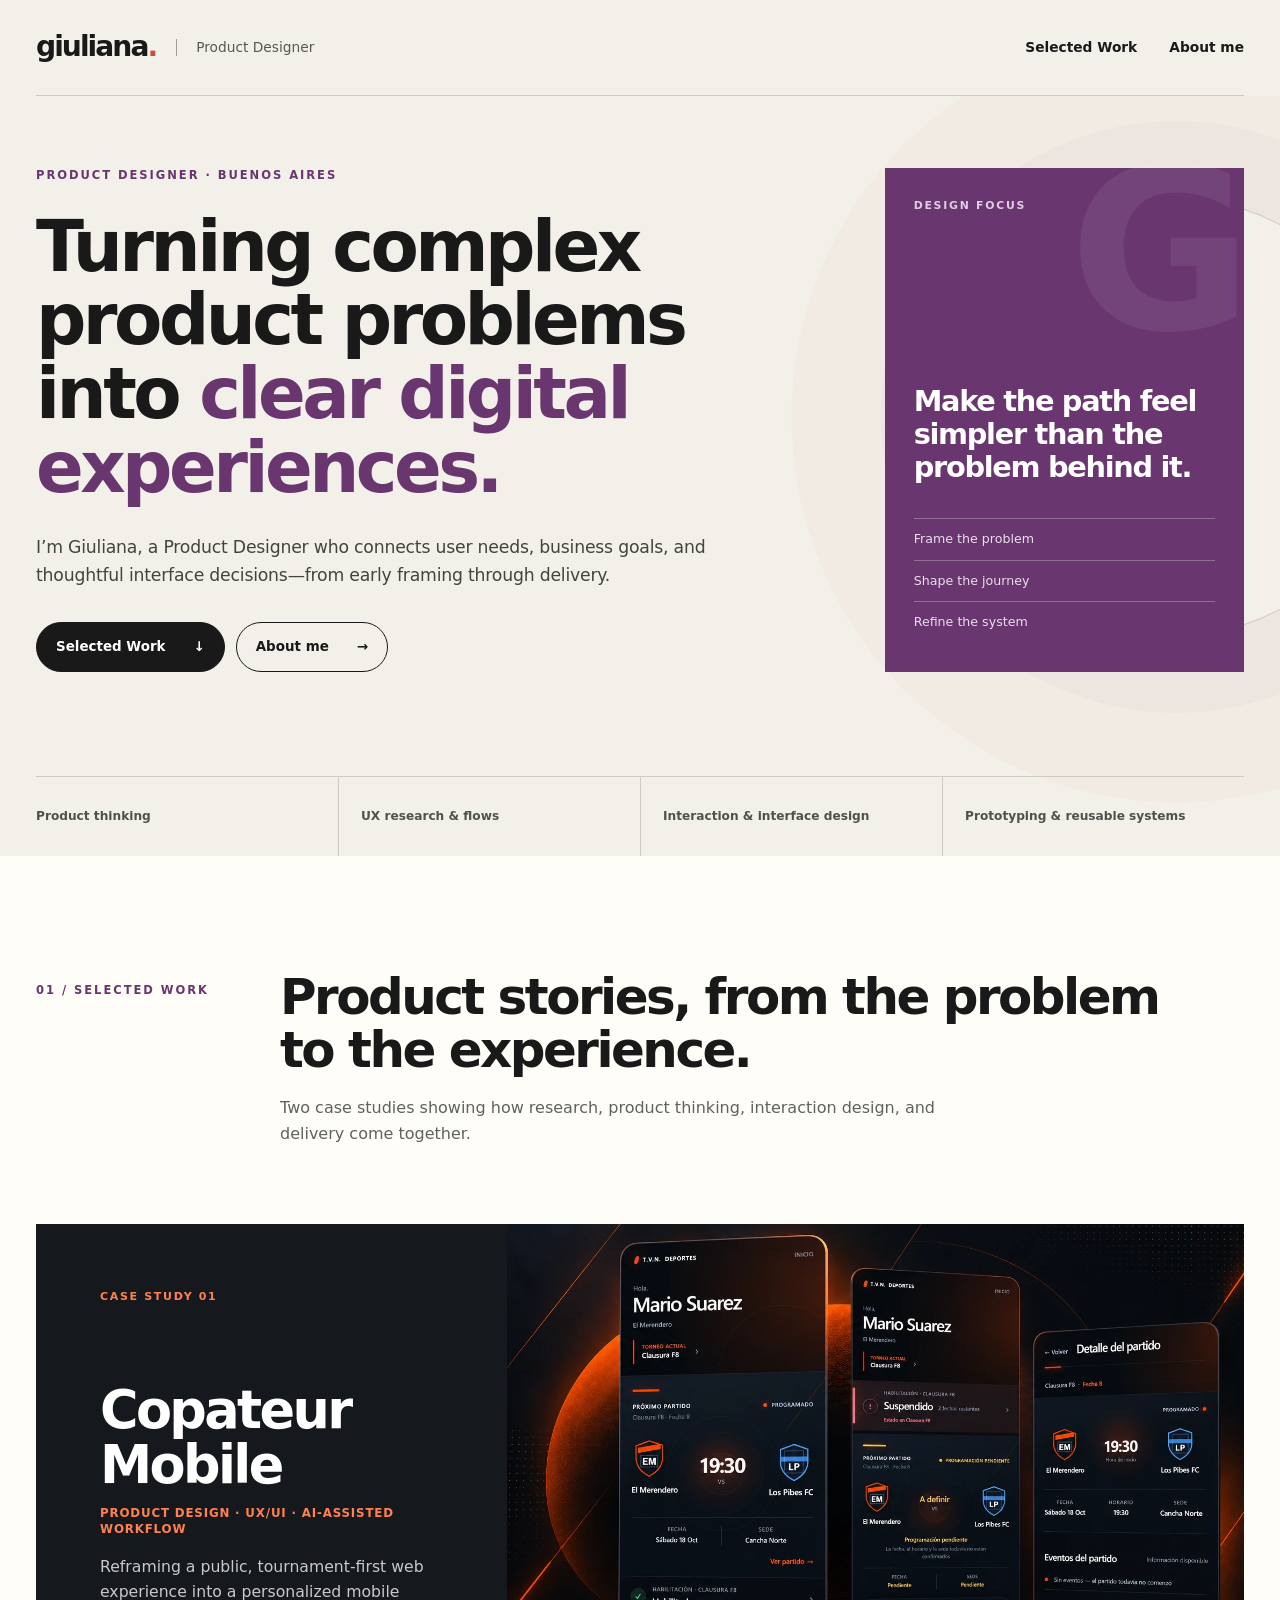
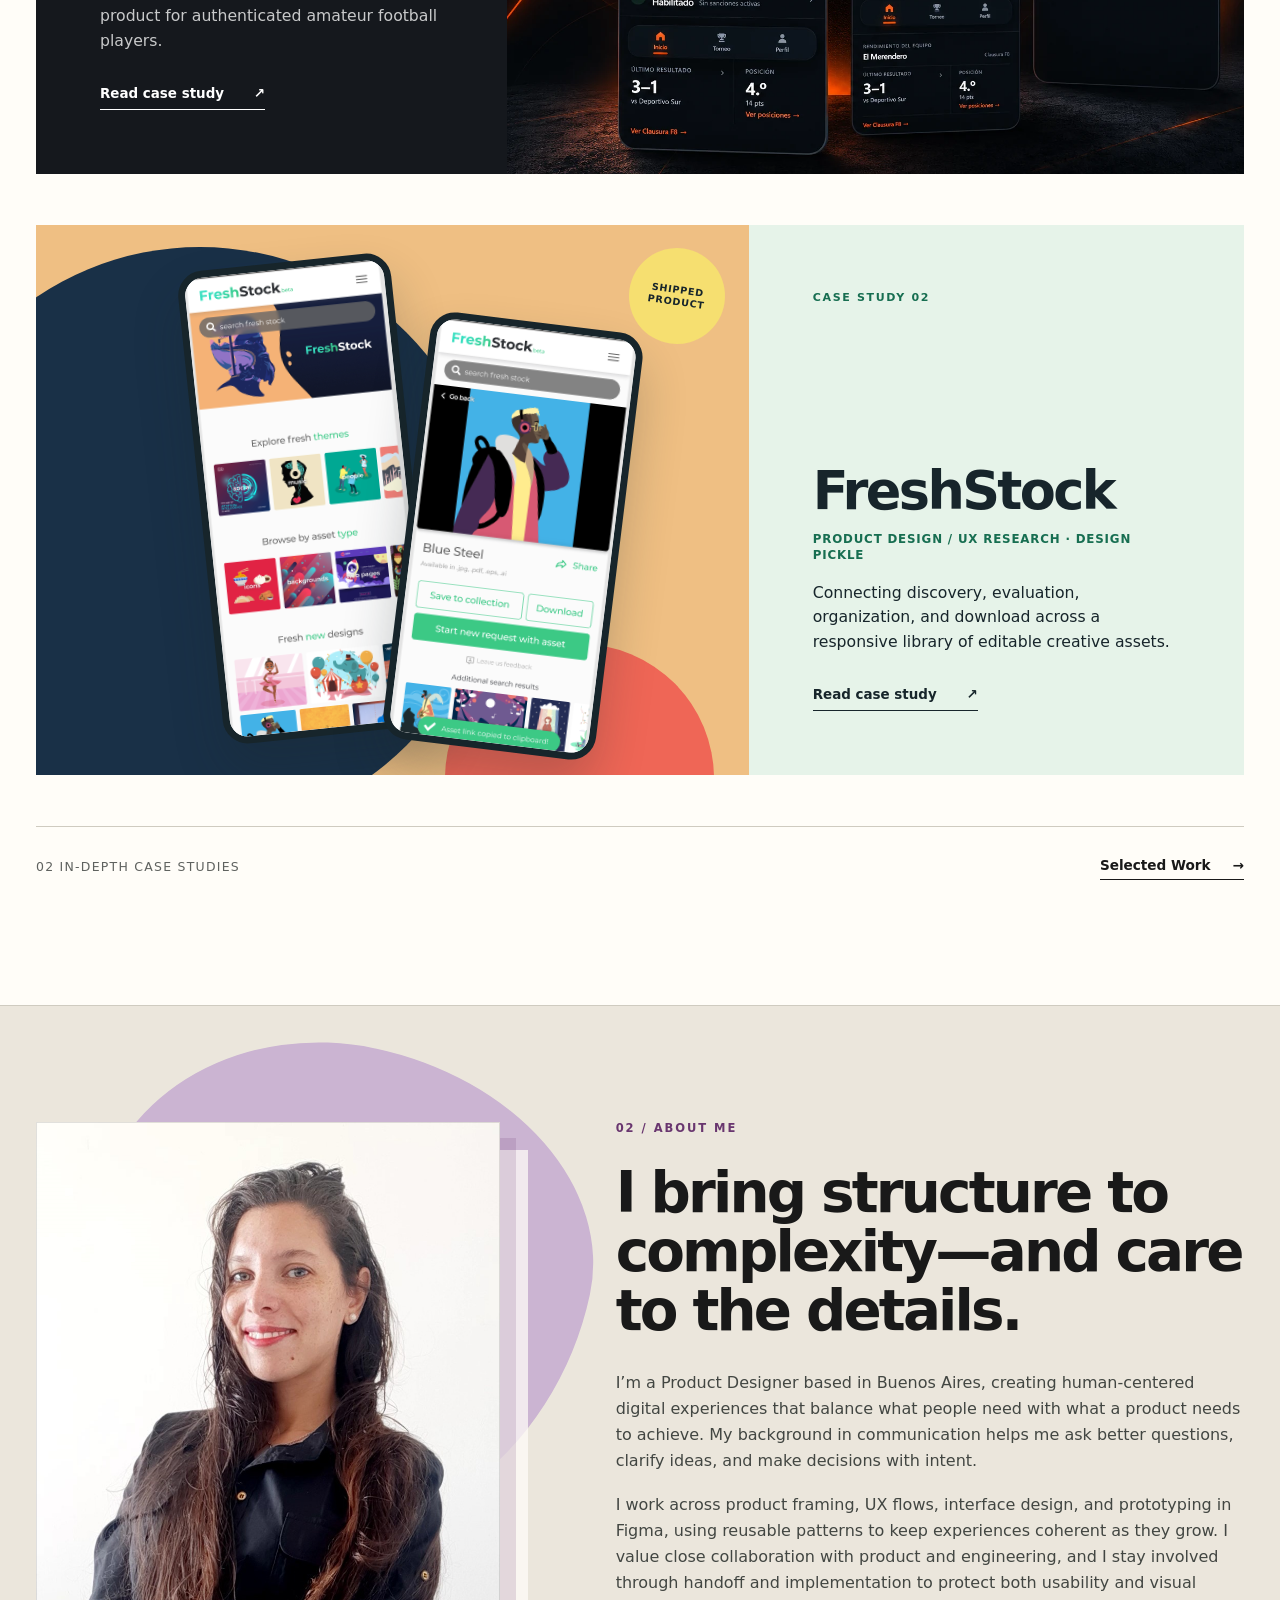
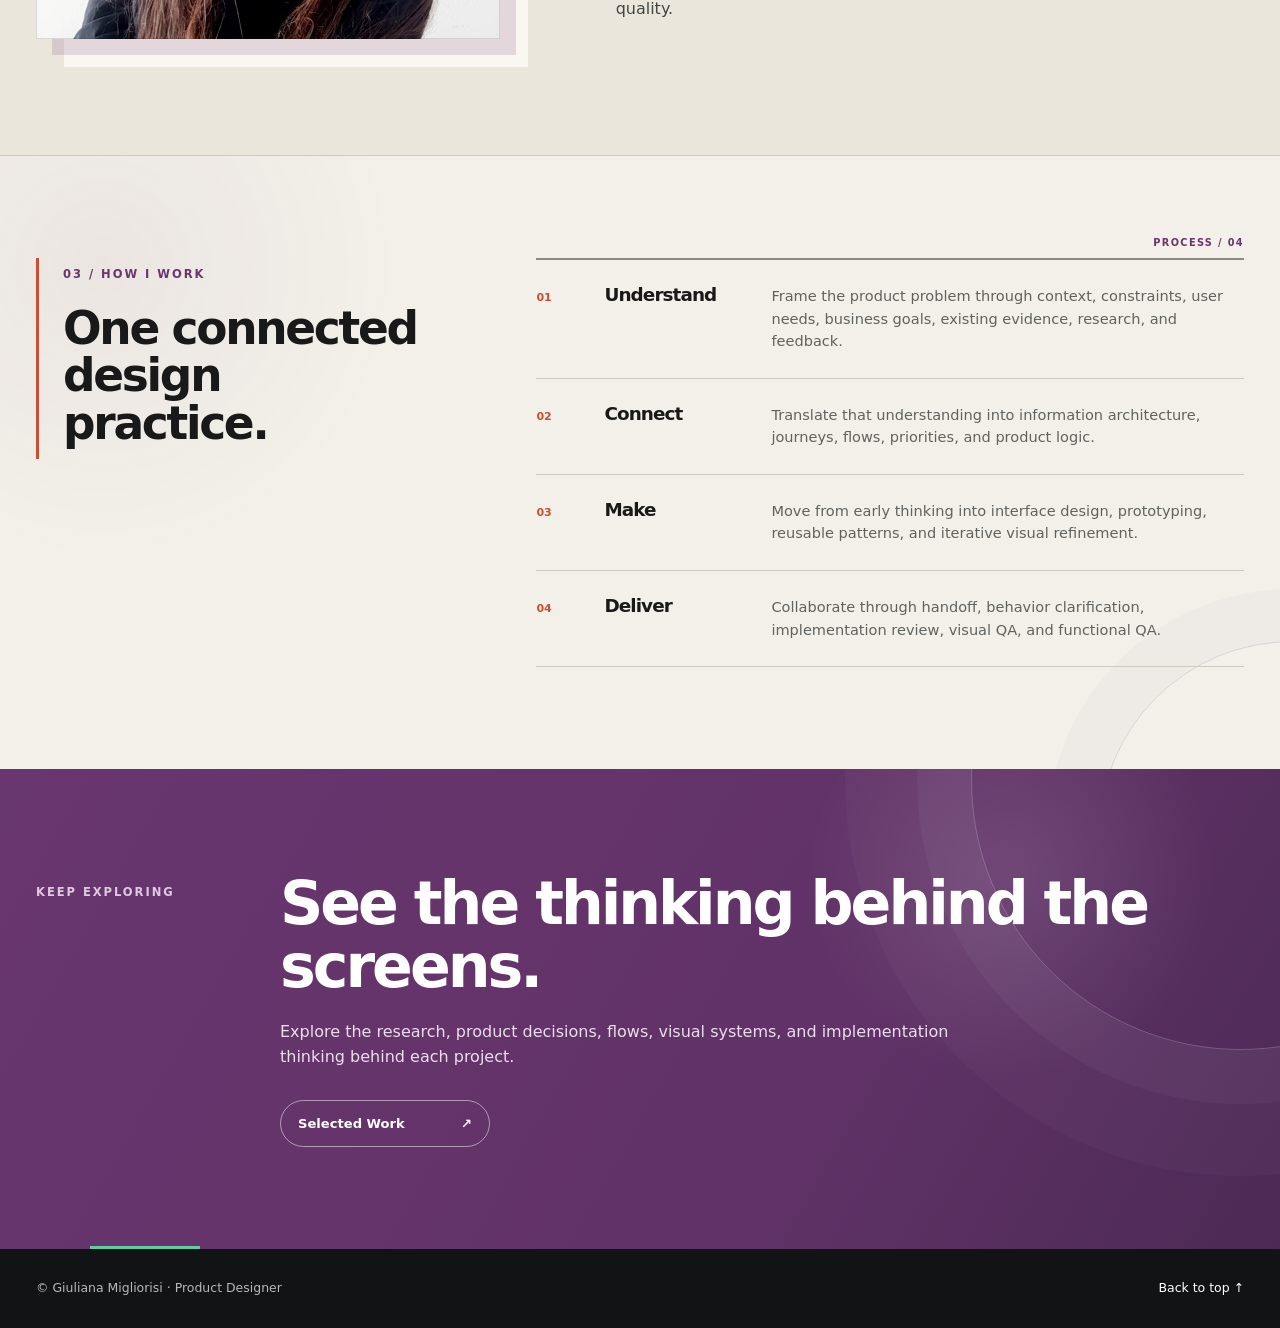
==== commit 360d6a20: "Standardize portfolio navigation to Selected Work" ====
--- a/index.html
+++ b/index.html
@@ -18,7 +18,7 @@
         <span class="role">Product Designer</span>
       </a>
       <nav class="main-nav" aria-label="Main navigation">
-        <a href="#work">Selected work</a>
+        <a href="#work">Selected Work</a>
         <a href="#about">About me</a>
       </nav>
     </div>
@@ -32,7 +32,7 @@
           <h1 id="hero-title">Turning complex product problems into <em>clear digital experiences.</em></h1>
           <p class="hero-lead">I’m Giuliana, a Product Designer who connects user needs, business goals, and thoughtful interface decisions—from early framing through delivery.</p>
           <div class="hero-actions">
-            <a class="button button-primary" href="#work">Explore selected work <span aria-hidden="true">↓</span></a>
+            <a class="button button-primary" href="#work">Selected Work <span aria-hidden="true">↓</span></a>
             <a class="button button-secondary" href="#about">About me <span aria-hidden="true">→</span></a>
           </div>
         </div>
@@ -56,7 +56,7 @@
 
     <section class="selected-work" id="work" aria-labelledby="work-title">
       <div class="wrap section-heading">
-        <p class="eyebrow">01 / Selected work</p>
+        <p class="eyebrow">01 / Selected Work</p>
         <div>
           <h2 id="work-title">Product stories, from the problem to the experience.</h2>
           <p>Two case studies showing how research, product thinking, interaction design, and delivery come together.</p>
@@ -95,7 +95,7 @@
 
         <div class="all-work-link">
           <span>02 in-depth case studies</span>
-          <a class="text-link" href="selected-works.html">View selected works <span aria-hidden="true">→</span></a>
+          <a class="text-link" href="selected-works.html">Selected Work <span aria-hidden="true">→</span></a>
         </div>
       </div>
     </section>
@@ -136,7 +136,7 @@
           <h2 id="closing-title">See the thinking behind the screens.</h2>
           <p class="closing-support">Explore the research, product decisions, flows, visual systems, and implementation thinking behind each project.</p>
           <div class="closing-links">
-            <a href="selected-works.html">View selected works <span aria-hidden="true">↗</span></a>
+            <a href="selected-works.html">Selected Work <span aria-hidden="true">↗</span></a>
           </div>
         </div>
       </div>
